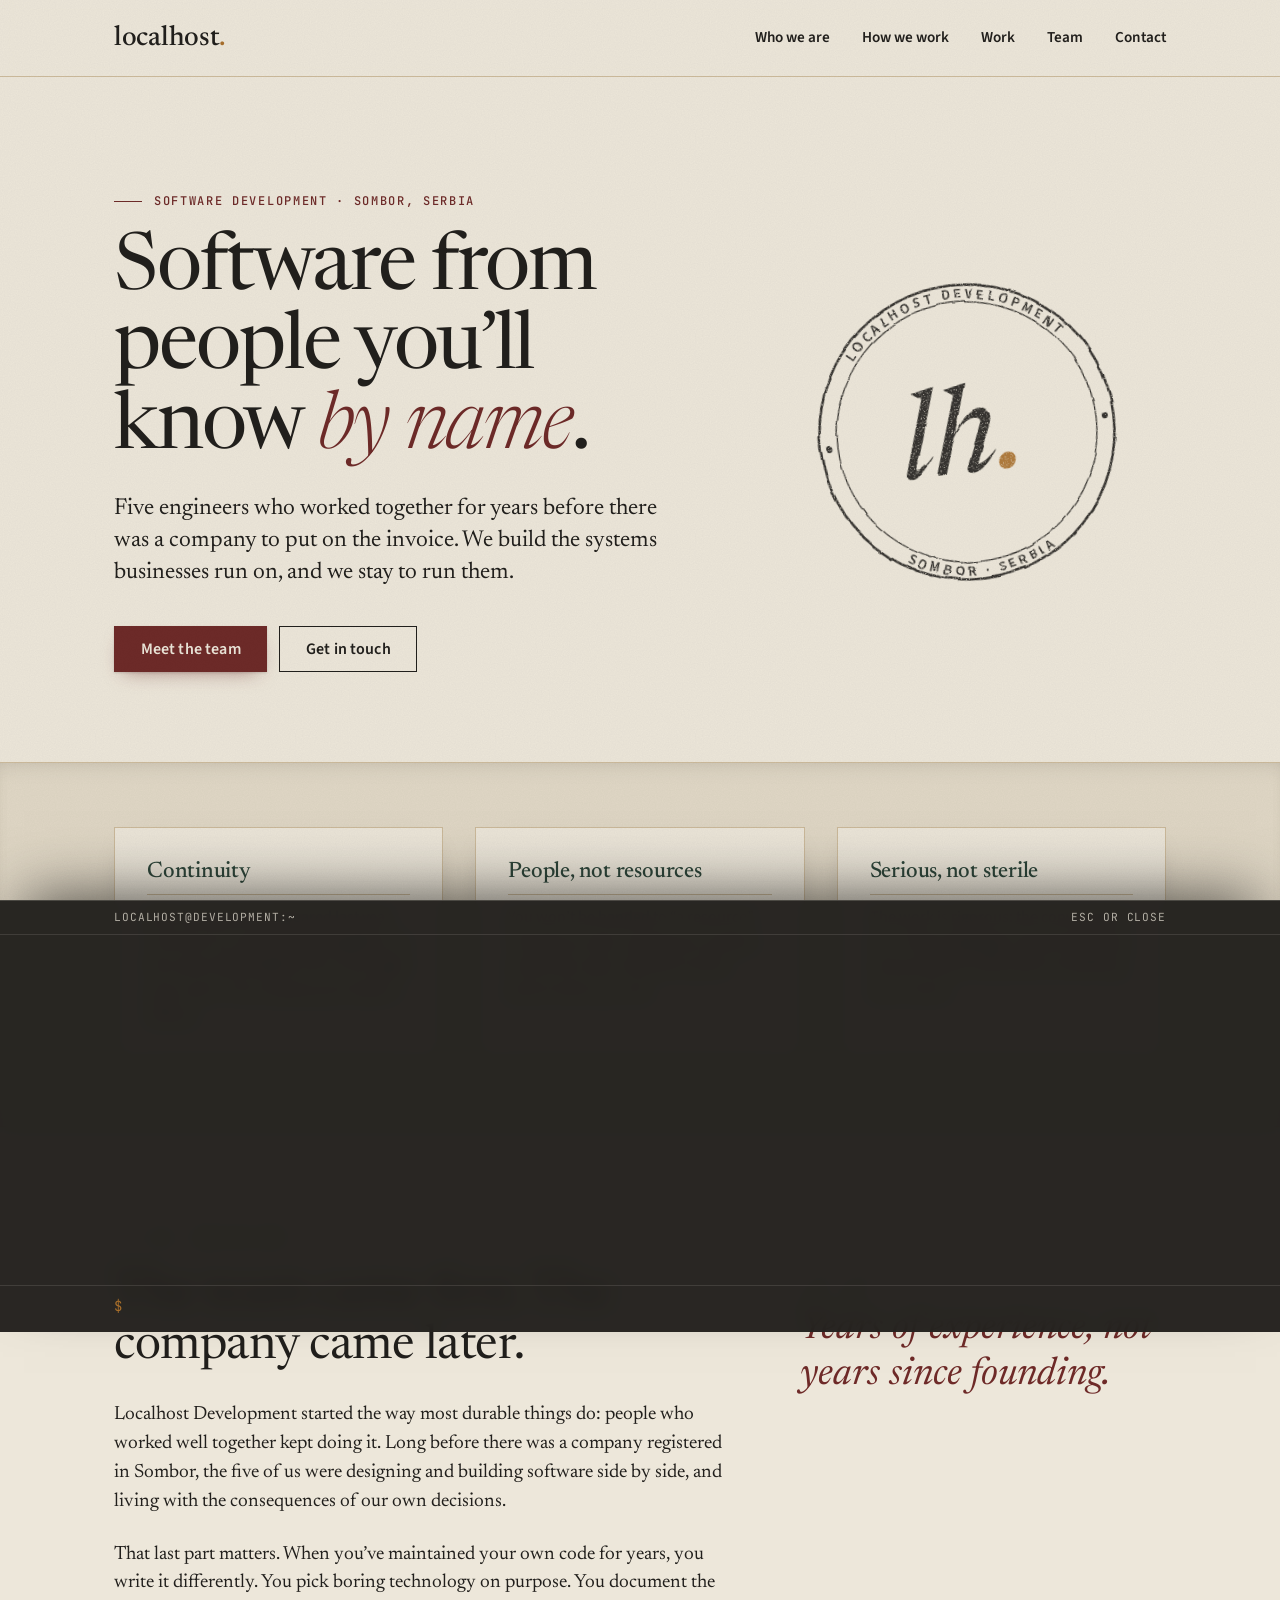
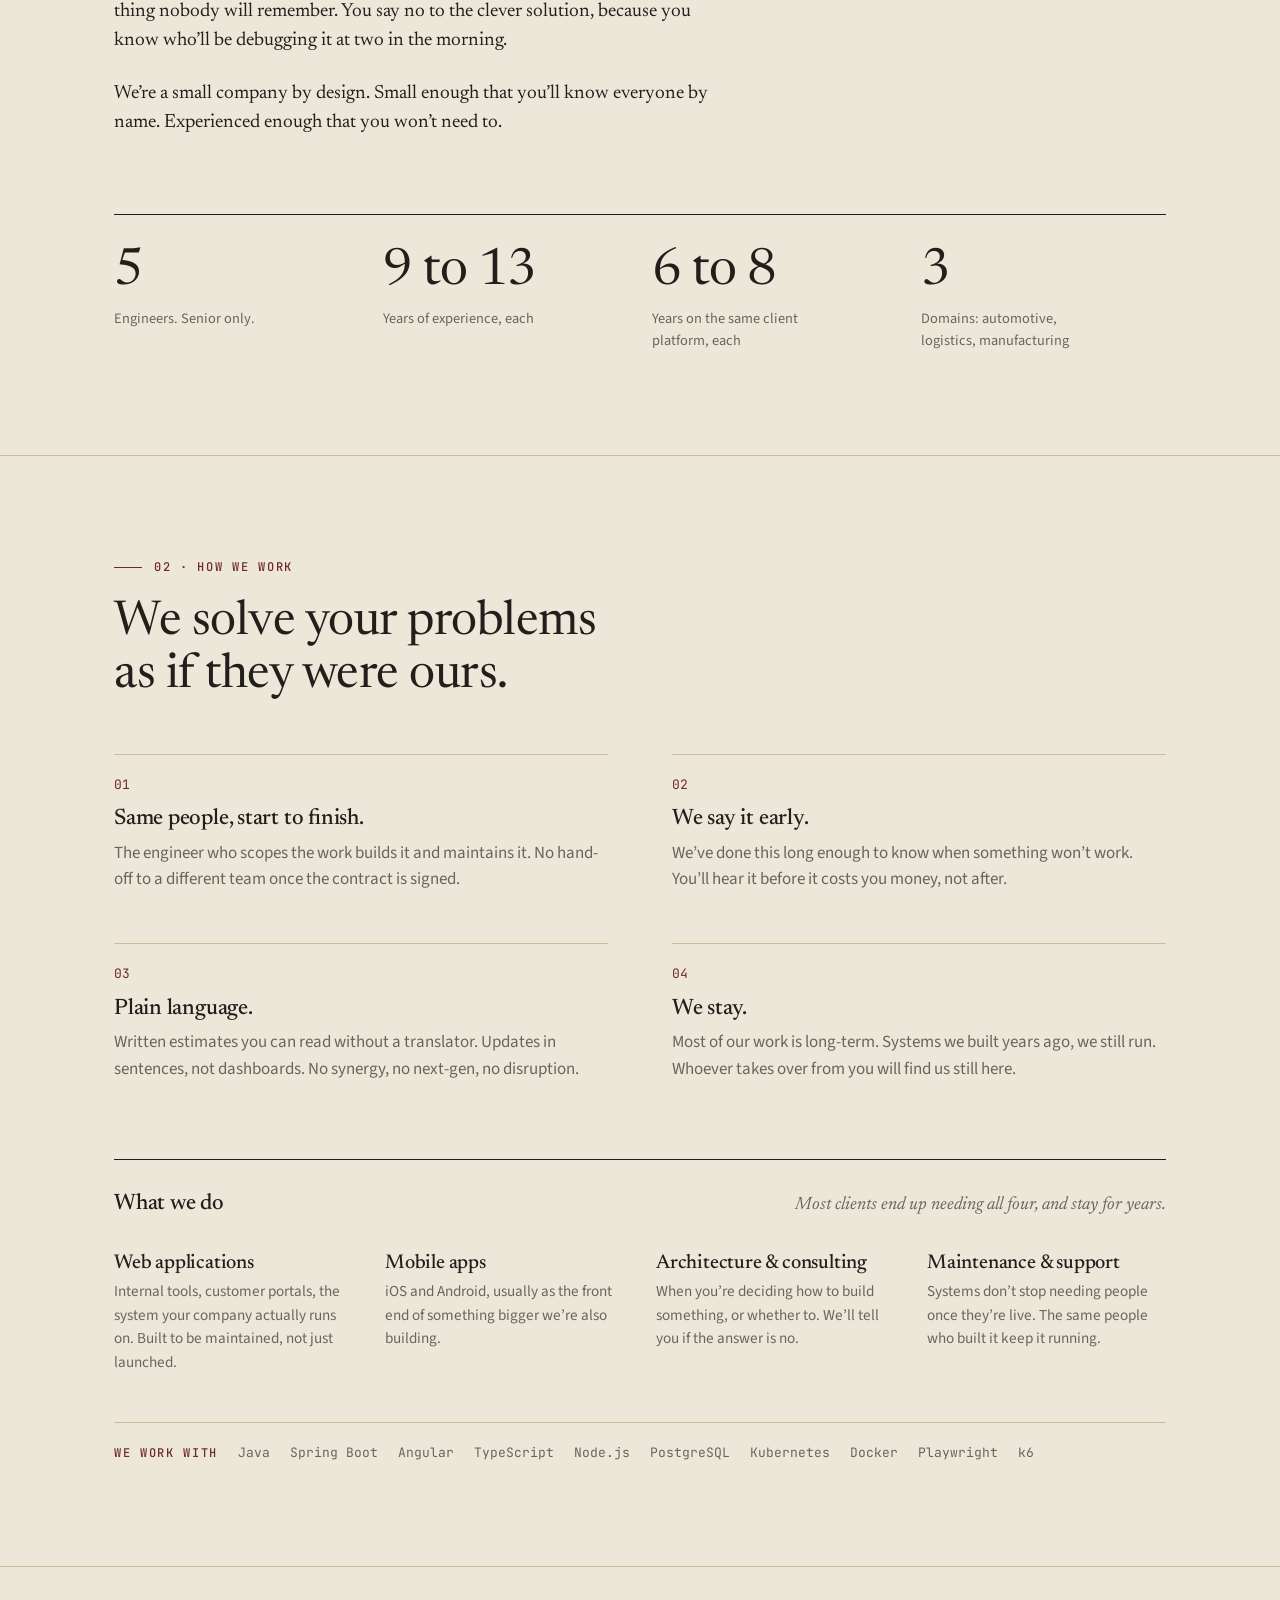
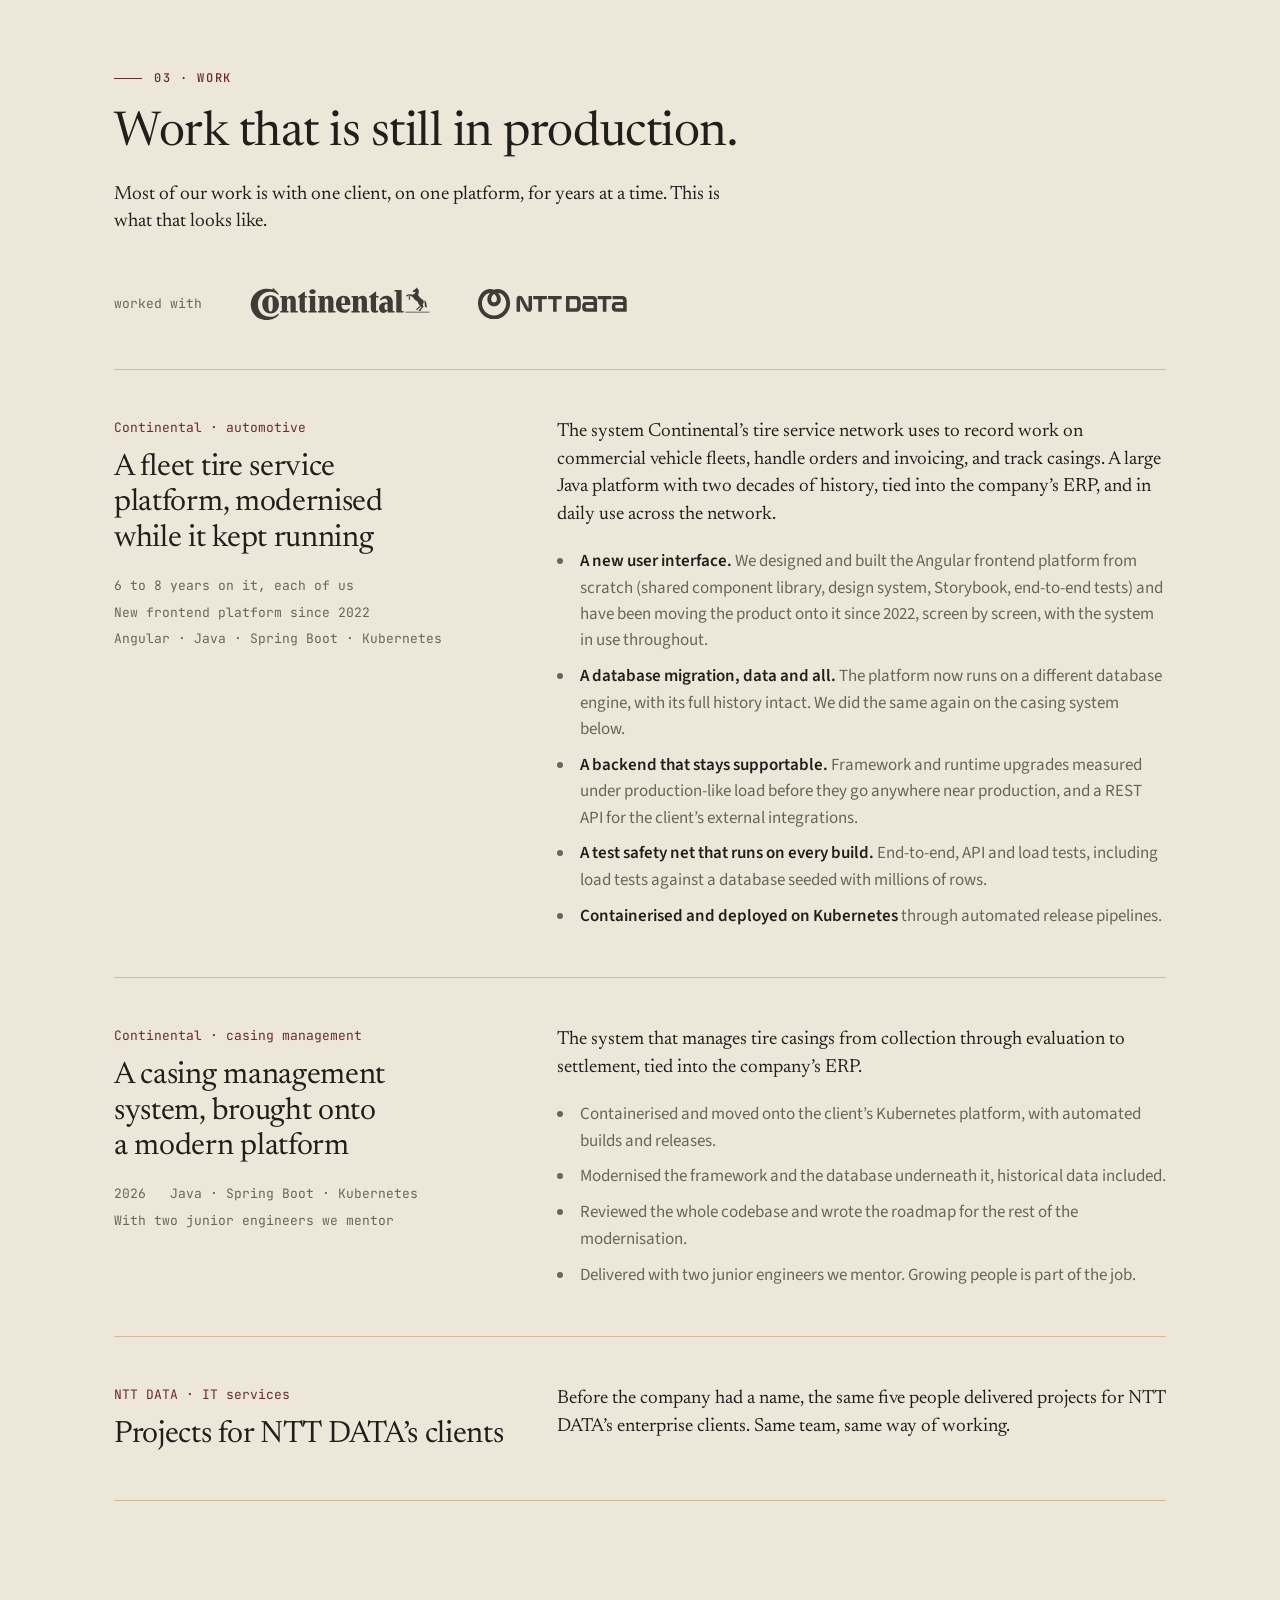
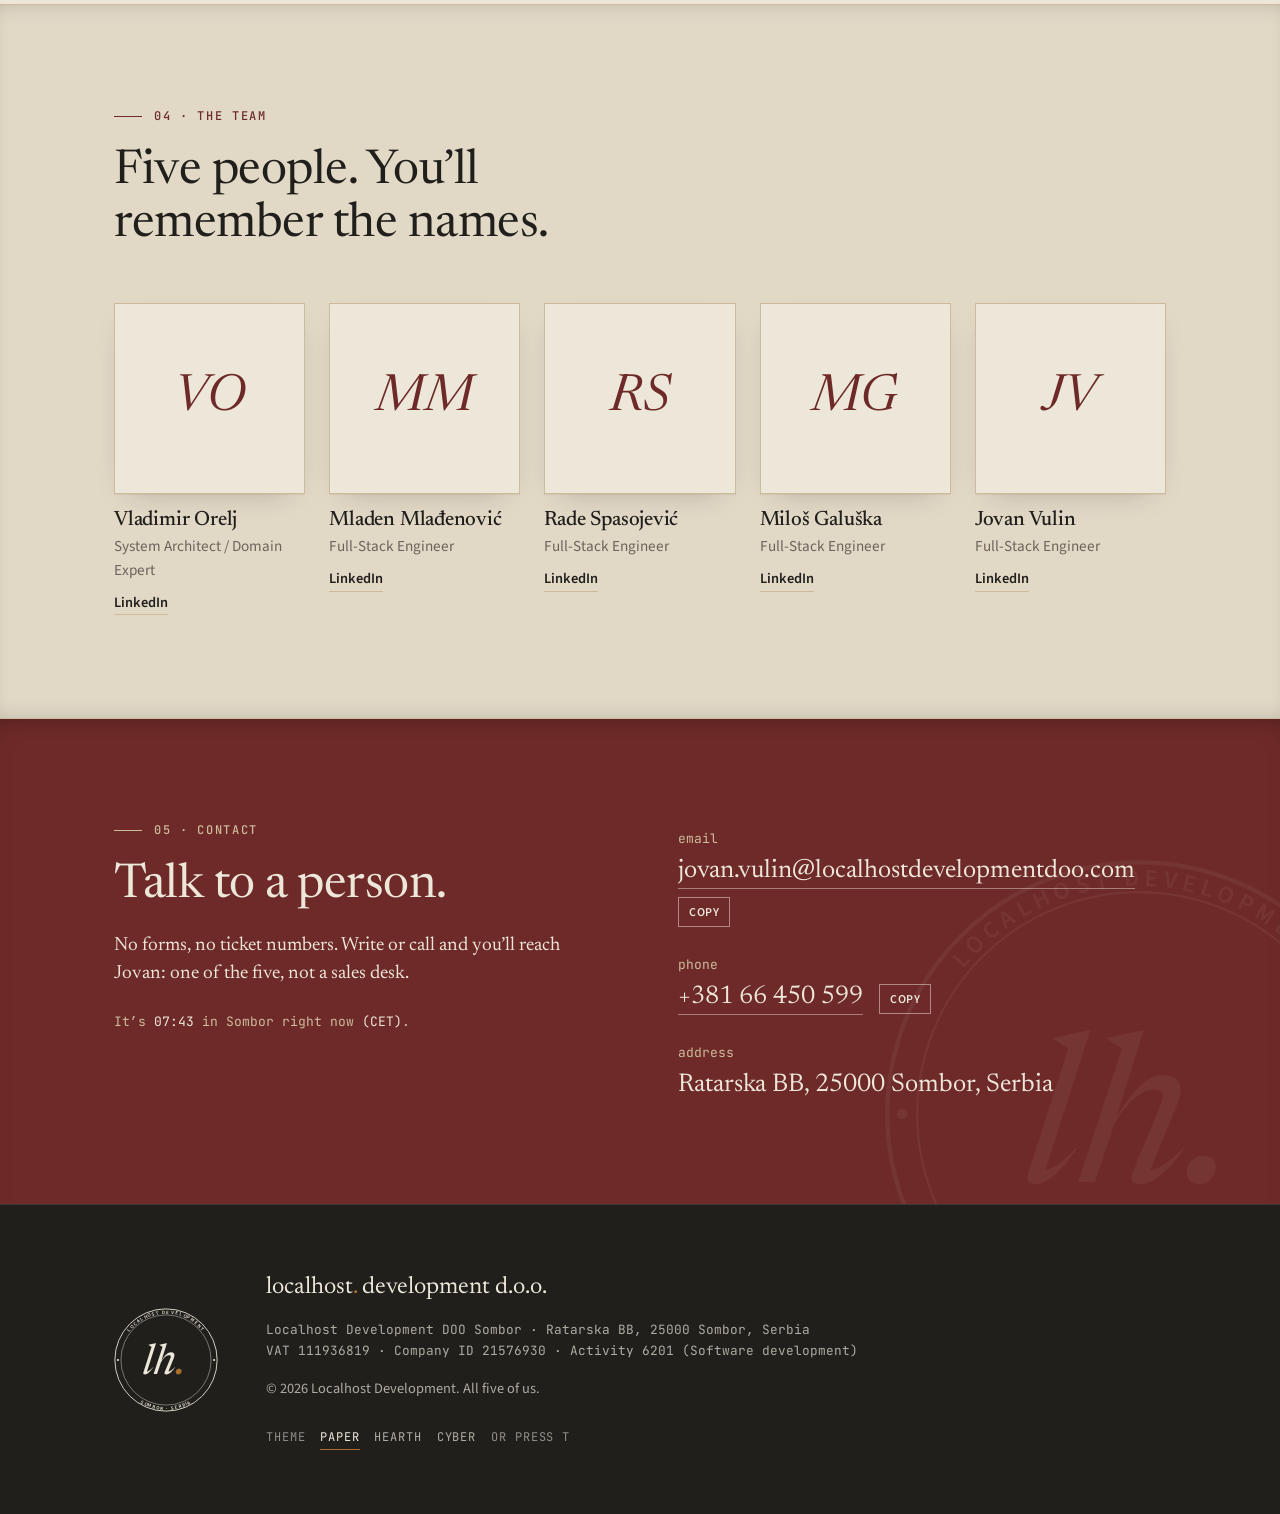
==== index.html @ a8c7fbbc "Eleanor: type gonein60seconds for a sixty-second drive Pseudo-3D racer in Canabalt greys: procedural" ====
<!DOCTYPE html>
<html lang="en">
<head>
    <meta charset="UTF-8">
    <meta name="viewport" content="width=device-width, initial-scale=1.0">
    <title>Localhost Development, Sombor | Software from people you’ll know by name</title>
    <meta name="description" content="Localhost Development is a small software company in Sombor, Serbia. Five engineers who worked together for years before the company existed: web and mobile applications, architecture, long-term support.">
    <meta property="og:title" content="Localhost Development: Software from people you’ll know by name">
    <meta property="og:description" content="Five engineers in Sombor, Serbia, who worked together long before the company had a name. Web, mobile, architecture, long-term support.">
    <meta property="og:type" content="website">
    <meta property="og:url" content="https://localhostdevelopmentdoo.com/">
    <meta name="theme-color" content="#EDE7DA">
    <meta name="asset-version" content="202609131604">
    <meta name="score-api" content="https://localhost-scores.jo1vulin.workers.dev/">
    <link rel="icon" type="image/svg+xml" href="favicon.svg?v=3">
    <link rel="icon" type="image/png" sizes="32x32" href="favicon-32.png?v=3">
    <link rel="apple-touch-icon" sizes="180x180" href="apple-touch-icon.png?v=3">
    <link rel="preconnect" href="https://fonts.googleapis.com">
    <link rel="preconnect" href="https://fonts.gstatic.com" crossorigin>
    <link href="https://fonts.googleapis.com/css2?family=Newsreader:ital,opsz,wght@0,6..72,300..700;1,6..72,300..700&family=Source+Sans+3:ital,wght@0,400;0,600;1,400&family=JetBrains+Mono:wght@400;500&display=swap" rel="stylesheet">
    <link rel="stylesheet" href="css/style.css?v=202609131604">
    <script>
        document.documentElement.classList.add('js');
        try {
            var theme = new URLSearchParams(location.search).get('theme') || localStorage.getItem('lh-theme');
            if (theme === 'hearth' || theme === 'cyber') {
                document.documentElement.setAttribute('data-theme', theme);
                if (theme === 'cyber') {
                    var font = document.createElement('link');
                    font.rel = 'stylesheet';
                    font.href = 'https://fonts.googleapis.com/css2?family=Chakra+Petch:wght@400;600;700&display=swap';
                    document.head.appendChild(font);
                }
            }
        } catch (err) {}
        try {
            if (!sessionStorage.getItem('lh-signed') && !window.matchMedia('(prefers-reduced-motion: reduce)').matches) {
                document.documentElement.classList.add('signing');
                sessionStorage.setItem('lh-signed', '1');
            }
        } catch (err) {}
    </script>
</head>
<body>
    <a class="skip-link" href="#main">Skip to content</a>

    <header class="site-header">
        <div class="wrap header-inner">
            <a class="brand" href="#top" aria-label="Localhost Development, home">localhost<span class="brand-dot">.</span></a>
            <button class="nav-toggle" type="button" aria-expanded="false" aria-controls="site-nav">Menu</button>
            <nav id="site-nav" class="site-nav" aria-label="Primary">
                <a href="#about">Who we are</a>
                <a href="#approach">How we work</a>
                <a href="#work">Work</a>
                <a href="#team">Team</a>
                <a href="#contact">Contact</a>
            </nav>
        </div>
    </header>

    <main id="main">
        <section class="hero" id="top">
            <div class="wrap hero-grid">
                <div class="hero-copy">
                    <p class="kicker reveal">software development · sombor, serbia</p>
                    <h1 class="reveal">Software from people you’ll know <em>by name</em>.</h1>
                    <p class="lede reveal">Five engineers who worked together for years before there was a company to put on the invoice. We build the systems businesses run on, and we stay to run them.</p>
                    <div class="actions reveal">
                        <a class="btn" href="#team">Meet the team</a>
                        <a class="btn btn-ghost" href="#contact">Get in touch</a>
                    </div>
                </div>
                <div class="hero-mark reveal" aria-hidden="true">
                    <div class="stamp" id="stamp">
                        <svg class="seal" viewBox="0 0 240 240" focusable="false">
                            <defs>
                                <path id="seal-top" d="M 13,120 A 107,107 0 0 1 227,120"/>
                                <path id="seal-bottom" d="M 5,120 A 115,115 0 0 0 235,120"/>
                                <filter id="ink" x="-6%" y="-6%" width="112%" height="112%" color-interpolation-filters="sRGB">
                                    <feTurbulence type="fractalNoise" baseFrequency="0.04" numOctaves="3" seed="11" result="warp"/>
                                    <feDisplacementMap in="SourceGraphic" in2="warp" scale="2.4" xChannelSelector="R" yChannelSelector="G" result="rough"/>
                                    <feTurbulence type="fractalNoise" baseFrequency="0.95" numOctaves="2" seed="11" result="grain"/>
                                    <feColorMatrix in="grain" type="matrix" values="0 0 0 0 0  0 0 0 0 0  0 0 0 0 0  0 0 0 3.2 -0.42" result="grain-alpha"/>
                                    <feComposite in="rough" in2="grain-alpha" operator="in"/>
                                </filter>
                                <mask id="write" maskUnits="userSpaceOnUse" x="0" y="0" width="240" height="240">
                                    <g fill="none" stroke="#fff" stroke-width="30" stroke-linecap="round" stroke-linejoin="round">
                                        <path class="seal-write" pathLength="1" d="M 94 82 L 72 150"/>
                                        <path class="seal-write" pathLength="1" d="M 119 82 L 96 150"/>
                                        <path class="seal-write" pathLength="1" d="M 106 114 C 114 100, 128 99, 134 108 C 138 114, 130 132, 122 151"/>
                                        <path class="seal-write" pathLength="1" d="M 149 146 L 150 146"/>
                                    </g>
                                </mask>
                            </defs>
                            <g filter="url(#ink)">
                                <circle class="seal-ring" cx="120" cy="120" r="118" fill="none" stroke="currentColor" stroke-width="2" pathLength="1"/>
                                <circle class="seal-ring" cx="120" cy="120" r="104" fill="none" stroke="currentColor" stroke-width="1" pathLength="1"/>
                                <text class="seal-text"><textPath href="#seal-top" startOffset="50%" text-anchor="middle">Localhost Development</textPath></text>
                                <text class="seal-text"><textPath href="#seal-bottom" startOffset="50%" text-anchor="middle">Sombor · Serbia</textPath></text>
                                <circle class="seal-text" cx="9" cy="120" r="2.5" fill="currentColor"/>
                                <circle class="seal-text" cx="231" cy="120" r="2.5" fill="currentColor"/>
                                <text class="seal-monogram" x="116" y="152" text-anchor="middle" mask="url(#write)">lh<tspan class="seal-dot">.</tspan></text>
                            </g>
                        </svg>
                    </div>
                </div>
            </div>
        </section>

        <section class="pillars">
            <h2 class="visually-hidden">Why work with us</h2>
            <div class="wrap pillars-grid">
                <div class="pillar reveal">
                    <h3>Continuity</h3>
                    <p>Not a startup that appeared last year. The five of us have worked together on the same client platform for six to eight years each. The company just made it official.</p>
                </div>
                <div class="pillar reveal">
                    <h3>People, not resources</h3>
                    <p>You won’t be handed to “a resource”. The person who scoped your project writes the code, and picks up the phone when you call.</p>
                </div>
                <div class="pillar reveal">
                    <h3>Serious, not sterile</h3>
                    <p>The work is rigorous; the conversation isn’t. Plain language, honest estimates, and we tell you early when something won’t work.</p>
                </div>
            </div>
        </section>

        <section class="section about" id="about">
            <div class="wrap">
                <div class="about-grid">
                    <div>
                        <p class="kicker reveal">01 · who we are</p>
                        <h2 class="reveal">The team came first. The company came later.</h2>
                        <div class="prose reveal">
                            <p>Localhost Development started the way most durable things do: people who worked well together kept doing it. Long before there was a company registered in Sombor, the five of us were designing and building software side by side, and living with the consequences of our own decisions.</p>
                            <p>That last part matters. When you’ve maintained your own code for years, you write it differently. You pick boring technology on purpose. You document the thing nobody will remember. You say no to the clever solution, because you know who’ll be debugging it at two in the morning.</p>
                            <p>We’re a small company by design. Small enough that you’ll know everyone by name. Experienced enough that you won’t need to.</p>
                        </div>
                    </div>
                    <aside class="pullquote reveal">
                        <p>Years of experience, not years since founding.</p>
                    </aside>
                </div>
                <dl class="facts reveal">
                    <div>
                        <dt>Engineers. Senior only.</dt>
                        <dd>5</dd>
                    </div>
                    <div>
                        <dt>Years of experience, each</dt>
                        <dd>9 to 13</dd>
                    </div>
                    <div>
                        <dt>Years on the same client platform, each</dt>
                        <dd>6 to 8</dd>
                    </div>
                    <div>
                        <dt>Domains: automotive, logistics, manufacturing</dt>
                        <dd>3</dd>
                    </div>
                </dl>
            </div>
        </section>

        <section class="section approach" id="approach">
            <div class="wrap">
                <div class="section-head">
                    <p class="kicker reveal">02 · how we work</p>
                    <h2 class="reveal">We solve your problems as if they were ours.</h2>
                </div>
                <div class="principles">
                    <div class="principle reveal">
                        <span class="principle-num">01</span>
                        <h3>Same people, start to finish.</h3>
                        <p>The engineer who scopes the work builds it and maintains it. No hand-off to a different team once the contract is signed.</p>
                    </div>
                    <div class="principle reveal">
                        <span class="principle-num">02</span>
                        <h3>We say it early.</h3>
                        <p>We’ve done this long enough to know when something won’t work. You’ll hear it before it costs you money, not after.</p>
                    </div>
                    <div class="principle reveal">
                        <span class="principle-num">03</span>
                        <h3>Plain language.</h3>
                        <p>Written estimates you can read without a translator. Updates in sentences, not dashboards. No synergy, no next-gen, no disruption.</p>
                    </div>
                    <div class="principle reveal">
                        <span class="principle-num">04</span>
                        <h3>We stay.</h3>
                        <p>Most of our work is long-term. Systems we built years ago, we still run. Whoever takes over from you will find us still here.</p>
                    </div>
                </div>
                <div class="services reveal">
                    <div class="services-head">
                        <h3>What we do</h3>
                        <p class="services-note">Most clients end up needing all four, and stay for years.</p>
                    </div>
                    <ul class="services-grid">
                        <li class="service">
                            <h4>Web applications</h4>
                            <p>Internal tools, customer portals, the system your company actually runs on. Built to be maintained, not just launched.</p>
                        </li>
                        <li class="service">
                            <h4>Mobile apps</h4>
                            <p>iOS and Android, usually as the front end of something bigger we’re also building.</p>
                        </li>
                        <li class="service">
                            <h4>Architecture &amp; consulting</h4>
                            <p>When you’re deciding how to build something, or whether to. We’ll tell you if the answer is no.</p>
                        </li>
                        <li class="service">
                            <h4>Maintenance &amp; support</h4>
                            <p>Systems don’t stop needing people once they’re live. The same people who built it keep it running.</p>
                        </li>
                    </ul>
                    <p class="stack">
                        <span class="stack-label">we work with</span>
                        <span>Java</span><span>Spring Boot</span><span>Angular</span><span>TypeScript</span><span>Node.js</span><span>PostgreSQL</span><span>Kubernetes</span><span>Docker</span><span>Playwright</span><span>k6</span>
                    </p>
                </div>
            </div>
        </section>

        <section class="section work" id="work">
            <div class="wrap">
                <div class="section-head">
                    <p class="kicker reveal">03 · work</p>
                    <h2 class="reveal">Work that is still in production.</h2>
                    <p class="section-lede reveal">Most of our work is with one client, on one platform, for years at a time. This is what that looks like.</p>
                </div>
                <div class="clients reveal">
                    <span class="clients-label">worked with</span>
                    <svg class="client-logo client-logo-conti" viewBox="0 0 220 41" role="img" aria-label="Continental" focusable="false"><title>Continental</title><g fill="currentColor"><path d="M219.15 31.25h-29.5v-1h29.5zm-14.7-5.6l2.8-2.7 1.1 1.1-3 2.5c-.2.3-.4.8-.6 1.1h-2.2a3.72 3.72 0 0 1 1.9-2zm-9.4-17c-.1 0-2.3.6-2.3.6a14.09 14.09 0 0 0-1.5.7c-.5.3-1 .8-1 1.1l2 .5a7.64 7.64 0 0 1 .9-.9l.5-.2 1.6-1.7c.1-.1.1-.2-.25-.1zm13.5 5.4a44.61 44.61 0 0 1-3.4-4.2 12.11 12.11 0 0 0 .8-5.9 15.34 15.34 0 0 0-1.4-2.1c-.2-.3-1.1-1.3-1.5-1.3-.1 0-.2 0-.2.1l.1 1.1c-1.3.8-2.8 1.8-4.1 2.8a4.12 4.12 0 0 0 .1 1.2 2.51 2.51 0 0 0 .7.4 25.58 25.58 0 0 1 2.7-.5l-1.7 2.5-2 1.4-2.4-.8c-.2 0-.3 0-.4.1l-1.8 1.9a.52.52 0 0 0-.2.4l-.1 2.1v.7a3.65 3.65 0 0 0 .7 2.3l1.1-1.7a4.33 4.33 0 0 1-.5-1.2v-1.8l1.1-.8 3 2.1a15.1 15.1 0 0 0 1.6 2.4 28.37 28.37 0 0 0 4.3 3.1 12.78 12.78 0 0 0 .6 2.3l3.6 3.7-2.1 2.7a2.63 2.63 0 0 0-1.4 2.2h2.5l.3-1.4 3-3.3c.2-.2.2-.3.1-.5l-.8-2.8a5.28 5.28 0 0 0 1.3-3.1c0-2.7-2.7-3.4-3.6-4.15zm4.5 4.4a13.05 13.05 0 0 0-.7-1.9s.1-.1.4 0 1.8 1.2 1.8 1.2c.8 1.1 1.3 5.9 1.3 7.6a8.74 8.74 0 0 1-2.4-1.5zM136.45 17.35c0-1.8-.6-3.2-2.1-3.2s-2.2 1.4-2.2 3.2v11.9h1.8v1.9h-10.1v-1.9h1.9v-16.4h-1.9V11h7.9v3.1h.1a5.77 5.77 0 0 1 5.3-3.5 5.07 5.07 0 0 1 5.3 4.2 19.27 19.27 0 0 1 .3 3.3v11.2h2.4v1.9h-8.8l.1-13.9m-40.9 0c0-1.8-.6-3.2-2.1-3.2s-2.2 1.4-2.2 3.2v11.9h1.8v1.9h-10.1v-1.9h1.9V12.85h-1.9V11h7.9v3.1h.1a5.77 5.77 0 0 1 5.3-3.5 5.07 5.07 0 0 1 5.3 4.2 19.27 19.27 0 0 1 .3 3.3v11.2h2.4v1.9h-8.8l.1-13.9zm58.3-4.5v14.9a1.2 1.2 0 0 0 1.3 1.3 4.36 4.36 0 0 0 1.2-.2v1.8a7.49 7.49 0 0 1-3.9.8c-3.1 0-5-1.5-5-4.8V12.85h-2.1v-1.3c2.4-1.9 5.2-4.1 7.4-5.9h1.2V11H157v1.8zM27.75.55s4.9 4.9 7.1 7.4v1.9a15.64 15.64 0 0 0-10.4-4.1c-9.1 0-14.8 6.9-14.8 15.4s5.4 15.3 14.8 15.3A14.33 14.33 0 0 0 34.95 32v1.8c-2.8 3.9-8 6.4-14.5 6.4-11.6.1-19.6-8.3-19.6-19A19.34 19.34 0 0 1 20.45 2a23.24 23.24 0 0 1 7.3 1.2zm93.1 25.3a5.38 5.38 0 0 1-4.4 1.9c-1.8 0-4.7-1-4.8-5.7h10.8c0-.4.1-1.1.1-1.5 0-5.7-2.3-9.9-8.4-9.9s-9.2 4.7-9.2 10.5 3.1 10.4 9.2 10.4a8.26 8.26 0 0 0 7.9-4.7zm-9.3-5.8c0-5.3.4-7.3 2.2-7.3s2.2 1.9 2.3 7.3zm-89.1 1c0-6.2.6-8.9 2.7-8.9s2.7 2.7 2.7 8.9-.6 8.9-2.7 8.9-2.7-2.7-2.7-8.9m-7.5.1c0 6.1 3.7 11.1 10.2 11.1s10.2-5 10.2-11.1S31.65 10 25.15 10s-10.2 5-10.2 11.1m34.6-3.8c0-1.8-.6-3.2-2.1-3.2s-2.2 1.4-2.2 3.2v11.9H47v1.9H36.95v-1.9h1.9V12.85h-1.9V11h7.9v3.1h.1a5.77 5.77 0 0 1 5.3-3.5 5.07 5.07 0 0 1 5.3 4.2 19.27 19.27 0 0 1 .3 3.3v11.2h2.4v1.9h-8.8V17.35zm22.9-11.7c0 1.8 1.6 3 3.9 3s3.9-1.2 3.9-3-1.6-3-3.9-3-3.9 1.3-3.9 3m-5.5 7.2v14.9a1.2 1.2 0 0 0 1.3 1.3 4.36 4.36 0 0 0 1.2-.2v1.8a7.49 7.49 0 0 1-3.9.8c-3.1 0-5-1.5-5-4.8V12.85h-2.1v-1.3c2.4-1.9 5.2-4.1 7.4-5.9H67V11h2.5v1.8zm118 16.5h2.5v1.9h-8.9V5.45h-2.2v-1.9H185v25.8zm-17.1-8.1a1.91 1.91 0 0 0-1.4-.4c-1.9 0-2.3 1.9-2.3 3.8s.6 3.4 2.2 3.4a1.76 1.76 0 0 0 1.5-.6zm.2 7.6a6.18 6.18 0 0 1-5.3 2.8c-3.3 0-5.3-2.8-5.3-6.2 0-4 2.9-6.6 7.5-6.6a8.52 8.52 0 0 1 2.9.4v-1.3a3.42 3.42 0 0 0-3.7-3.7 5.63 5.63 0 0 0-4.6 2.4l-1.1-1.4a9.61 9.61 0 0 1 8-4.6c4.9 0 7.8 2.9 7.8 7.3v11.4h2.1v1.9h-8.2l-.1-2.4zm-96.7 2.4v-1.9h1.8V12.85h-1.8V11h8.2v18.3h1.9v1.9z"/></g></svg>
                    <svg class="client-logo client-logo-ntt" viewBox="0 0 340.16 69.52" role="img" aria-label="NTT DATA" focusable="false"><title>NTT DATA</title><g fill="currentColor"><path d="M45.64,0c-3.32,0-6.59.72-8.9,1.67-2.31-.95-5.58-1.67-8.9-1.67C13.21,0,0,13.84,0,32.82c0,20.7,16.91,36.7,36.74,36.7s36.74-16,36.74-36.7C73.48,13.84,60.27,0,45.64,0h0ZM36.74,11.27c2.82,1.68,6.54,6.54,6.54,12.02,0,4.02-2.65,7.19-6.54,7.19s-6.54-3.16-6.54-7.19c0-5.48,3.72-10.34,6.54-12.02h0ZM36.74,60.48c-15.17,0-27.71-12.2-27.71-27.84,0-14.28,10.31-24.04,18.41-23.68-3.84,3.82-6.16,9.39-6.16,14.79,0,9.27,7.36,15.77,15.47,15.77s15.47-6.5,15.47-15.77c0-5.39-2.33-10.96-6.16-14.79,8.1-.36,18.41,9.39,18.41,23.68,0,15.64-12.55,27.84-27.71,27.84Z" fill-rule="evenodd"/><path d="M126.39,15.84v7.56h11.53v28.38h8.16v-28.38h11.53v-7.56h-31.22Z"/><path d="M260.76,15.84h-20.56v7.62h20.01c2.93,0,4.08,1.34,4.08,4.78v1.27h-16.58c-6.31,0-9.44,3.15-9.44,10.28v1.7c0,7.33,3.25,10.28,9.79,10.28h24.32v-23.62c0-9.05-2.99-12.31-11.62-12.31ZM248.91,44.09c-1.24,0-2.62-.63-2.62-3.71s1.37-3.62,2.62-3.62h15.39v7.34h-15.39Z"/><path d="M328.54,15.84h-20.55v7.62h20.01c2.94,0,4.08,1.34,4.08,4.78,0,.02,0,.98,0,1.27h-16.59c-6.31,0-9.44,3.15-9.44,10.28v1.7c0,7.33,3.25,10.28,9.79,10.28h24.32v-23.62c0-9.05-2.99-12.31-11.62-12.31ZM316.69,44.09c-1.24,0-2.62-.63-2.62-3.71s1.37-3.62,2.62-3.62h15.39v7.34h-15.39Z"/><path d="M160.2,15.84v7.56h11.53v28.38h8.17v-28.38h11.53v-7.56h-31.23Z"/><path d="M274.02,15.84v7.56h11.53v28.38h8.17v-28.38h11.53v-7.56h-31.22Z"/><path d="M235.1,39.18v-10.75c0-9.42-3.65-12.59-11.89-12.59h-21.86v35.93h22.24c8.74,0,11.51-4.34,11.51-12.59ZM226.76,39.34c0,3.44-1.16,4.78-4.1,4.78h-13.15v-20.63h13.15c2.93,0,4.1,1.34,4.1,4.78v11.07Z"/><path d="M114.87,43.21c-.17-.33-11.08-21.59-12.42-23.68-1.54-2.42-3.41-4.1-7-4.1-3.33,0-7.28,1.48-7.28,9.48v26.87h8.05v-22.41c0-1.61-.1-3.99-.12-4.47-.02-.39,0-.77.2-.88.23-.13.46.08.62.38.16.3,10.27,20.3,12.42,23.68,1.54,2.42,3.41,4.1,7,4.1,3.33,0,7.28-1.48,7.28-9.48V15.83h-8.05v22.41c0,1.61.1,3.99.12,4.47.02.39,0,.77-.2.88-.23.13-.46-.08-.62-.38Z"/></g></svg>
                </div>
                <div class="cases">
                    <article class="case reveal">
                        <div class="case-head">
                            <p class="case-client">Continental · automotive</p>
                            <h3>A fleet tire service platform, modernised while it kept running</h3>
                            <ul class="case-facts">
                                <li>6 to 8 years on it, each of us</li>
                                <li>New frontend platform since 2022</li>
                                <li>Angular · Java · Spring Boot · Kubernetes</li>
                            </ul>
                        </div>
                        <div class="case-body">
                            <p>The system Continental’s tire service network uses to record work on commercial vehicle fleets, handle orders and invoicing, and track casings. A large Java platform with two decades of history, tied into the company’s ERP, and in daily use across the network.</p>
                            <ul>
                                <li><strong>A new user interface.</strong> We designed and built the Angular frontend platform from scratch (shared component library, design system, Storybook, end-to-end tests) and have been moving the product onto it since 2022, screen by screen, with the system in use throughout.</li>
                                <li><strong>A database migration, data and all.</strong> The platform now runs on a different database engine, with its full history intact. We did the same again on the casing system below.</li>
                                <li><strong>A backend that stays supportable.</strong> Framework and runtime upgrades measured under production-like load before they go anywhere near production, and a REST API for the client’s external integrations.</li>
                                <li><strong>A test safety net that runs on every build.</strong> End-to-end, API and load tests, including load tests against a database seeded with millions of rows.</li>
                                <li><strong>Containerised and deployed on Kubernetes</strong> through automated release pipelines.</li>
                            </ul>
                        </div>
                    </article>
                    <article class="case reveal">
                        <div class="case-head">
                            <p class="case-client">Continental · casing management</p>
                            <h3>A casing management system, brought onto a modern platform</h3>
                            <ul class="case-facts">
                                <li>2026</li>
                                <li>Java · Spring Boot · Kubernetes</li>
                                <li>With two junior engineers we mentor</li>
                            </ul>
                        </div>
                        <div class="case-body">
                            <p>The system that manages tire casings from collection through evaluation to settlement, tied into the company’s ERP.</p>
                            <ul>
                                <li>Containerised and moved onto the client’s Kubernetes platform, with automated builds and releases.</li>
                                <li>Modernised the framework and the database underneath it, historical data included.</li>
                                <li>Reviewed the whole codebase and wrote the roadmap for the rest of the modernisation.</li>
                                <li>Delivered with two junior engineers we mentor. Growing people is part of the job.</li>
                            </ul>
                        </div>
                    </article>
                    <article class="case reveal">
                        <div class="case-head">
                            <p class="case-client">NTT DATA · IT services</p>
                            <h3>Projects for NTT DATA’s clients</h3>
                        </div>
                        <div class="case-body">
                            <p>Before the company had a name, the same five people delivered projects for NTT DATA’s enterprise clients. Same team, same way of working.</p>
                        </div>
                    </article>
                </div>
            </div>
        </section>

        <section class="section team" id="team">
            <div class="wrap">
                <div class="section-head">
                    <p class="kicker reveal">04 · the team</p>
                    <h2 class="reveal">Five people. You’ll remember the names.</h2>
                </div>
                <ul class="team-grid">
                    <li class="member reveal">
                        <div class="portrait" aria-hidden="true"><img src="img/team/vladimir-orelj.jpg" alt="" width="800" height="800" loading="lazy"><span>VO</span></div>
                        <h3 class="member-name">Vladimir Orelj</h3>
                        <p class="member-role">System Architect / Domain Expert</p>
                        <a class="member-link" href="https://www.linkedin.com/in/vladimir-orelj-a57bb810b/" target="_blank" rel="noopener noreferrer">LinkedIn<span class="visually-hidden">, Vladimir Orelj</span></a>
                    </li>
                    <li class="member reveal">
                        <div class="portrait" aria-hidden="true"><img src="img/team/mladen-mladjenovic.jpg" alt="" width="800" height="800" loading="lazy"><span>MM</span></div>
                        <h3 class="member-name">Mladen Mlađenović</h3>
                        <p class="member-role">Full-Stack Engineer</p>
                        <a class="member-link" href="https://www.linkedin.com/in/mladen-mladjenovic-1b3b5846/" target="_blank" rel="noopener noreferrer">LinkedIn<span class="visually-hidden">, Mladen Mlađenović</span></a>
                    </li>
                    <li class="member reveal">
                        <div class="portrait" aria-hidden="true"><img src="img/team/rade-spasojevic.jpg" alt="" width="800" height="800" loading="lazy"><span>RS</span></div>
                        <h3 class="member-name">Rade Spasojević</h3>
                        <p class="member-role">Full-Stack Engineer</p>
                        <a class="member-link" href="https://www.linkedin.com/in/rade-spasojevic-bb63b6125/" target="_blank" rel="noopener noreferrer">LinkedIn<span class="visually-hidden">, Rade Spasojević</span></a>
                    </li>
                    <li class="member reveal">
                        <div class="portrait" aria-hidden="true"><img src="img/team/milos-galuska.jpg" alt="" width="800" height="800" loading="lazy"><span>MG</span></div>
                        <h3 class="member-name">Miloš Galuška</h3>
                        <p class="member-role">Full-Stack Engineer</p>
                        <a class="member-link" href="https://www.linkedin.com/in/milo%C5%A1-galu%C5%A1ka-5ab928214/" target="_blank" rel="noopener noreferrer">LinkedIn<span class="visually-hidden">, Miloš Galuška</span></a>
                    </li>
                    <li class="member reveal">
                        <div class="portrait" aria-hidden="true"><img src="img/team/jovan-vulin.jpg" alt="" width="800" height="800" loading="lazy"><span>JV</span></div>
                        <h3 class="member-name">Jovan Vulin</h3>
                        <p class="member-role">Full-Stack Engineer</p>
                        <a class="member-link" href="https://www.linkedin.com/in/jovan-vulin-0463bb7a/" target="_blank" rel="noopener noreferrer">LinkedIn<span class="visually-hidden">, Jovan Vulin</span></a>
                    </li>
                </ul>
            </div>
        </section>

        <section class="section contact" id="contact">
            <svg class="seal contact-watermark" viewBox="0 0 240 240" aria-hidden="true" focusable="false">
                <defs>
                    <path id="seal-top-contact" d="M 13,120 A 107,107 0 0 1 227,120"/>
                    <path id="seal-bottom-contact" d="M 5,120 A 115,115 0 0 0 235,120"/>
                </defs>
                <circle cx="120" cy="120" r="118" fill="none" stroke="currentColor" stroke-width="2"/>
                <circle cx="120" cy="120" r="104" fill="none" stroke="currentColor" stroke-width="1"/>
                <text class="seal-text"><textPath href="#seal-top-contact" startOffset="50%" text-anchor="middle">Localhost Development</textPath></text>
                <text class="seal-text"><textPath href="#seal-bottom-contact" startOffset="50%" text-anchor="middle">Sombor · Serbia</textPath></text>
                <circle cx="9" cy="120" r="2.5" fill="currentColor"/>
                <circle cx="231" cy="120" r="2.5" fill="currentColor"/>
                <text class="seal-monogram" x="116" y="152" text-anchor="middle">lh<tspan>.</tspan></text>
            </svg>
            <div class="wrap contact-grid">
                <div>
                    <p class="kicker reveal">05 · contact</p>
                    <h2 class="reveal">Talk to a person.</h2>
                    <p class="contact-lede reveal">No forms, no ticket numbers. Write or call and you’ll reach Jovan: one of the five, not a sales desk.</p>
                    <p class="local-time reveal" hidden>It’s <span id="sombor-time"></span> in Sombor right now<span id="sombor-zone"></span>.</p>
                </div>
                <dl class="contact-list reveal">
                    <div class="contact-item">
                        <dt>email</dt>
                        <dd>
                            <a href="mailto:jovan.vulin@localhostdevelopmentdoo.com">jovan.vulin@localhostdevelopmentdoo.com</a>
                            <button class="copy-btn" type="button" data-copy="jovan.vulin@localhostdevelopmentdoo.com" aria-label="Copy email address">Copy</button>
                        </dd>
                    </div>
                    <div class="contact-item">
                        <dt>phone</dt>
                        <dd>
                            <a href="tel:+38166450599">+381 66 450 599</a>
                            <button class="copy-btn" type="button" data-copy="+38166450599" aria-label="Copy phone number">Copy</button>
                        </dd>
                    </div>
                    <div class="contact-item">
                        <dt>address</dt>
                        <dd><span>Ratarska BB, 25000 Sombor, Serbia</span></dd>
                    </div>
                </dl>
            </div>
        </section>
    </main>

    <footer class="site-footer">
        <div class="wrap footer-grid">
            <svg class="seal footer-seal" viewBox="0 0 240 240" aria-hidden="true" focusable="false">
                <defs>
                    <path id="seal-top-footer" d="M 13,120 A 107,107 0 0 1 227,120"/>
                    <path id="seal-bottom-footer" d="M 5,120 A 115,115 0 0 0 235,120"/>
                </defs>
                <circle cx="120" cy="120" r="118" fill="none" stroke="currentColor" stroke-width="2"/>
                <circle cx="120" cy="120" r="104" fill="none" stroke="currentColor" stroke-width="1"/>
                <text class="seal-text"><textPath href="#seal-top-footer" startOffset="50%" text-anchor="middle">Localhost Development</textPath></text>
                <text class="seal-text"><textPath href="#seal-bottom-footer" startOffset="50%" text-anchor="middle">Sombor · Serbia</textPath></text>
                <circle cx="9" cy="120" r="2.5" fill="currentColor"/>
                <circle cx="231" cy="120" r="2.5" fill="currentColor"/>
                <text class="seal-monogram" x="116" y="152" text-anchor="middle">lh<tspan class="seal-dot">.</tspan></text>
            </svg>
            <div>
                <p class="footer-brand">localhost<span class="brand-dot">.</span> development d.o.o.</p>
                <p class="footer-meta">Localhost Development DOO Sombor · Ratarska BB, 25000 Sombor, Serbia<br>VAT 111936819 · Company ID 21576930 · Activity 6201 (Software development)</p>
                <p class="footer-copy">© <span id="year">2026</span> Localhost Development. All five of us.</p>
                <div class="theme-switch" role="group" aria-label="Site theme">
                    <span>theme</span>
                    <button type="button" data-theme-pick="paper" aria-pressed="true">Paper</button>
                    <button type="button" data-theme-pick="hearth" aria-pressed="false">Hearth</button>
                    <button type="button" data-theme-pick="cyber" aria-pressed="false">Cyber</button>
                    <span>or press t</span>
                </div>
            </div>
        </div>
    </footer>

    <div class="terminal" id="terminal" role="dialog" aria-label="Terminal" hidden>
        <div class="terminal-bar">
            <span class="terminal-title">localhost@development:~</span>
            <button type="button" class="terminal-hint" id="terminal-close">close</button>
        </div>
        <div class="terminal-output" id="terminal-output" aria-live="polite"></div>
        <form class="terminal-form" id="terminal-form" autocomplete="off">
            <label class="terminal-prompt" for="terminal-input">$</label>
            <input class="terminal-input" id="terminal-input" type="text" spellcheck="false" autocapitalize="off" autocorrect="off" aria-label="Command">
        </form>
    </div>

    <script src="js/main.js?v=202609131604"></script>
</body>
</html>
---- css/style.css ----
:root {
    --paper: #EDE7DA;
    --paper-dark: #E1D8C6;
    --sand: #CDBB9C;
    --graphite: #211F1C;
    --muted: #6A645B;
    --bordeaux: #6E2A28;
    --bordeaux-deep: #5A2220;
    --pine: #2E463A;
    --copper: #A96F2B;
    --on-dark: #EDE7DA;
    --font-display: "Newsreader", Georgia, "Times New Roman", serif;
    --font-body: "Source Sans 3", "Segoe UI", Helvetica, Arial, sans-serif;
    --font-mono: "JetBrains Mono", Consolas, "Courier New", monospace;
    --wrap: 1180px;
    --gutter: clamp(1.25rem, 5vw, 4rem);
    --ease: cubic-bezier(0.2, 0.7, 0.2, 1);
    --paper-rgb: 237, 231, 218;
    --ink-rgb: 33, 31, 28;
    --bordeaux-rgb: 110, 42, 40;
    --shadow-rgb: 33, 31, 28;
    --card: var(--paper);
    --photo-bg: var(--paper);
    --band: var(--bordeaux);
    --on-band: var(--paper);
    --on-band-rgb: 237, 231, 218;
    --band-muted: var(--sand);
    --footer-bg: var(--graphite);
    --footer-rgb: 33, 31, 28;
    --on-dark-rgb: 237, 231, 218;
    --seal-blend: multiply;
    --photo-blend: multiply;
    --photo-filter: grayscale(1) contrast(1.05);
    --grain-opacity: 0.07;
    --shadow-soft: 0 1px 0 rgba(var(--shadow-rgb), 0.06), 0 10px 30px -18px rgba(var(--shadow-rgb), 0.35);
    --shadow-lift: 0 1px 0 rgba(var(--shadow-rgb), 0.06), 0 18px 40px -20px rgba(var(--shadow-rgb), 0.45);
    --header-h: 4.75rem;
}

*,
*::before,
*::after {
    box-sizing: border-box;
}

* {
    margin: 0;
}

html {
    scroll-behavior: smooth;
    -webkit-text-size-adjust: 100%;
}

body {
    font-family: var(--font-body);
    font-size: 1.0625rem;
    line-height: 1.55;
    color: var(--graphite);
    background: var(--paper);
    -webkit-font-smoothing: antialiased;
    text-rendering: optimizeLegibility;
    font-feature-settings: "kern", "liga", "tnum";
    overflow-x: hidden;
}

body::after {
    content: "";
    position: fixed;
    inset: 0;
    z-index: 9999;
    pointer-events: none;
    background-image: url("data:image/svg+xml,%3Csvg xmlns='http://www.w3.org/2000/svg' width='200' height='200'%3E%3Cfilter id='n'%3E%3CfeTurbulence type='fractalNoise' baseFrequency='0.85' numOctaves='2' stitchTiles='stitch'/%3E%3CfeColorMatrix values='0 0 0 0 0 0 0 0 0 0 0 0 0 0 0 0 0 0 0.55 0'/%3E%3C/filter%3E%3Crect width='100%25' height='100%25' filter='url(%23n)'/%3E%3C/svg%3E");
    opacity: var(--grain-opacity);
    mix-blend-mode: multiply;
}

::selection {
    background: var(--bordeaux);
    color: var(--paper);
}

section[id] {
    scroll-margin-top: calc(var(--header-h) + 1rem);
}

h1,
h2,
h3,
h4 {
    font-family: var(--font-display);
    font-weight: 400;
    font-optical-sizing: auto;
    line-height: 1.1;
    letter-spacing: -0.01em;
}

h1 {
    font-size: clamp(2.75rem, 6.2vw, 5.25rem);
    line-height: 1.0;
    letter-spacing: -0.025em;
    text-wrap: balance;
}

h1 em {
    font-style: italic;
    font-weight: 300;
    color: var(--bordeaux);
}

h2 {
    font-size: clamp(2rem, 3.8vw, 3rem);
    text-wrap: balance;
}

h3 {
    font-size: 1.4rem;
    font-weight: 500;
}

h4 {
    font-size: 1.25rem;
    font-weight: 500;
}

p {
    max-width: 62ch;
}

a {
    color: inherit;
}

ul {
    list-style: none;
    padding: 0;
}

:focus-visible {
    outline: 2px solid var(--bordeaux);
    outline-offset: 3px;
}

.wrap {
    max-width: var(--wrap);
    margin-inline: auto;
    padding-inline: var(--gutter);
}

.visually-hidden {
    position: absolute;
    width: 1px;
    height: 1px;
    padding: 0;
    margin: -1px;
    overflow: hidden;
    clip: rect(0, 0, 0, 0);
    white-space: nowrap;
    border: 0;
}

.skip-link {
    position: absolute;
    top: -100px;
    left: 1rem;
    padding: 0.6rem 1rem;
    background: var(--graphite);
    color: var(--paper);
    text-decoration: none;
    z-index: 100;
}

.skip-link:focus {
    top: 1rem;
}

.kicker {
    display: flex;
    align-items: center;
    gap: 0.75rem;
    font-family: var(--font-mono);
    font-size: 0.75rem;
    font-weight: 500;
    color: var(--bordeaux);
    letter-spacing: 0.14em;
    text-transform: uppercase;
    margin-bottom: 1.25rem;
}

.kicker::before {
    content: "";
    width: 1.75rem;
    height: 1px;
    background: currentColor;
    flex: none;
}

.site-header {
    position: sticky;
    top: 0;
    z-index: 50;
    background: rgba(var(--paper-rgb), 0.82);
    -webkit-backdrop-filter: blur(12px);
    backdrop-filter: blur(12px);
    border-bottom: 1px solid var(--sand);
}

.header-inner {
    display: flex;
    align-items: center;
    justify-content: space-between;
    gap: 2rem;
    min-height: var(--header-h);
}

.brand {
    font-family: var(--font-display);
    font-size: 1.75rem;
    font-weight: 500;
    letter-spacing: -0.01em;
    line-height: 1;
    text-decoration: none;
}

.brand-dot {
    color: var(--copper);
}

.site-nav {
    display: flex;
    gap: 2rem;
}

.site-nav a {
    font-weight: 600;
    font-size: 0.95rem;
    text-decoration: none;
    padding-block: 0.25rem;
    border-bottom: 1px solid transparent;
    transition: border-color 0.2s var(--ease);
}

.site-nav a:hover {
    border-bottom-color: var(--graphite);
}

.nav-toggle {
    display: none;
    font: 600 0.95rem var(--font-body);
    color: var(--graphite);
    background: transparent;
    border: 1px solid var(--graphite);
    padding: 0.45rem 0.9rem;
    cursor: pointer;
}

.hero {
    padding-block: clamp(4rem, 9vw, 7.5rem) clamp(3.5rem, 7vw, 6rem);
}

.hero-grid {
    display: grid;
    grid-template-columns: minmax(0, 1.45fr) minmax(0, 1fr);
    gap: clamp(2rem, 6vw, 5rem);
    align-items: center;
}

.lede {
    font-family: var(--font-display);
    font-size: clamp(1.25rem, 1.8vw, 1.5rem);
    line-height: 1.4;
    margin-top: 1.5rem;
    max-width: 34em;
}

.actions {
    display: flex;
    flex-wrap: wrap;
    gap: 0.75rem;
    margin-top: 2.25rem;
}

.btn {
    display: inline-flex;
    align-items: center;
    padding: 0.9rem 1.6rem;
    font-weight: 600;
    font-size: 1rem;
    line-height: 1;
    letter-spacing: 0.01em;
    text-decoration: none;
    color: var(--paper);
    background: var(--bordeaux);
    border: 1px solid var(--bordeaux);
    box-shadow: 0 1px 2px rgba(var(--shadow-rgb), 0.15), 0 8px 20px -10px rgba(var(--bordeaux-rgb), 0.6);
    transition: background-color 0.2s var(--ease), color 0.2s var(--ease), border-color 0.2s var(--ease), transform 0.2s var(--ease), box-shadow 0.2s var(--ease);
}

.btn:hover {
    background: var(--bordeaux-deep);
    border-color: var(--bordeaux-deep);
    transform: translateY(-1px);
    box-shadow: 0 2px 4px rgba(var(--shadow-rgb), 0.15), 0 14px 28px -12px rgba(var(--bordeaux-rgb), 0.65);
}

.btn:active {
    transform: translateY(0);
}

.btn-ghost {
    color: var(--graphite);
    background: transparent;
    border-color: var(--graphite);
    box-shadow: none;
}

.btn-ghost:hover {
    color: var(--paper);
    background: var(--graphite);
    box-shadow: 0 2px 4px rgba(var(--shadow-rgb), 0.15), 0 14px 28px -12px rgba(var(--shadow-rgb), 0.5);
}

.hero-mark {
    display: flex;
    justify-content: center;
}

.seal {
    width: min(100%, 360px);
    height: auto;
    color: var(--graphite);
}

.stamp {
    --stamp-rot: -7deg;
    display: inline-block;
    cursor: pointer;
    touch-action: manipulation;
    user-select: none;
    -webkit-user-select: none;
    -webkit-tap-highlight-color: transparent;
    transform: rotate(var(--stamp-rot)) translateY(0) scale(1);
    transition: transform 0.4s cubic-bezier(0.2, 1.6, 0.4, 1);
    will-change: transform;
}

.stamp:hover {
    transform: rotate(var(--stamp-rot)) translateY(-3px) scale(1);
}

.stamp.is-pressed {
    transform: rotate(var(--stamp-rot)) translateY(1px) scale(0.94);
    transition-duration: 0.09s;
    transition-timing-function: ease-in;
}

.hero-mark .seal {
    display: block;
    mix-blend-mode: var(--seal-blend);
    opacity: 0.9;
    transition: opacity 0.3s var(--ease);
}

.stamp.is-pressed .seal,
.stamp.is-fresh .seal {
    opacity: 1;
}

.signing .stamp .seal-ring,
.stamp.is-signing .seal-ring {
    stroke-dasharray: 1;
    stroke-dashoffset: 1;
    animation: seal-draw 1s var(--ease) 0.3s forwards;
}

.signing .stamp .seal-ring + .seal-ring,
.stamp.is-signing .seal-ring + .seal-ring {
    animation-delay: 0.45s;
}

.signing .stamp .seal-text,
.stamp.is-signing .seal-text {
    opacity: 0;
    animation: seal-fade-in 0.6s ease 1.1s forwards;
}

.signing .stamp .seal-write,
.stamp.is-signing .seal-write {
    stroke-dasharray: 1 3;
    stroke-dashoffset: 1.5;
    animation: seal-draw 0.45s cubic-bezier(0.4, 0, 0.2, 1) forwards;
}

.signing .stamp .seal-write:nth-child(1),
.stamp.is-signing .seal-write:nth-child(1) {
    animation-delay: 1s;
}

.signing .stamp .seal-write:nth-child(2),
.stamp.is-signing .seal-write:nth-child(2) {
    animation-delay: 1.5s;
}

.signing .stamp .seal-write:nth-child(3),
.stamp.is-signing .seal-write:nth-child(3) {
    animation-duration: 0.6s;
    animation-delay: 1.95s;
}

.signing .stamp .seal-write:nth-child(4),
.stamp.is-signing .seal-write:nth-child(4) {
    animation-duration: 0.15s;
    animation-delay: 2.65s;
}

@keyframes seal-draw {
    to {
        stroke-dashoffset: 0;
    }
}

@keyframes seal-fade-in {
    to {
        opacity: 1;
    }
}



.seal-text {
    font-family: var(--font-body);
    font-weight: 600;
    font-size: 11.5px;
    letter-spacing: 0.22em;
    text-transform: uppercase;
    fill: currentColor;
}

.seal-monogram {
    font-family: var(--font-display);
    font-style: italic;
    font-weight: 400;
    font-size: 96px;
    fill: currentColor;
}

.seal-dot {
    fill: var(--copper);
}

.pillars {
    background: var(--paper-dark);
    border-block: 1px solid var(--sand);
    box-shadow: inset 0 14px 28px -24px rgba(var(--shadow-rgb), 0.35), inset 0 -14px 28px -24px rgba(var(--shadow-rgb), 0.35);
}

.pillars-grid {
    display: grid;
    grid-template-columns: repeat(3, minmax(0, 1fr));
    gap: clamp(1rem, 2.5vw, 2rem);
    padding-block: clamp(2.5rem, 5vw, 4rem);
}

.pillar {
    background: var(--card);
    border: 1px solid var(--sand);
    padding: clamp(1.5rem, 2.5vw, 2rem);
    box-shadow: var(--shadow-soft);
}

.pillar h3 {
    color: var(--pine);
    margin-bottom: 0.6rem;
    padding-bottom: 0.6rem;
    border-bottom: 1px solid var(--sand);
}

.pillar p {
    font-size: 1rem;
}

.section {
    padding-block: clamp(4rem, 8vw, 7rem);
}

.section-head {
    max-width: 640px;
    margin-bottom: clamp(2.5rem, 4vw, 3.5rem);
}

.about-grid {
    display: grid;
    grid-template-columns: minmax(0, 1.25fr) minmax(0, 0.75fr);
    gap: clamp(2rem, 6vw, 6rem);
    align-items: start;
}

.about h2 {
    margin-bottom: 1.75rem;
}

.prose {
    font-family: var(--font-display);
    font-size: clamp(1.125rem, 1.5vw, 1.3125rem);
    line-height: 1.5;
}

.prose p {
    max-width: 38em;
}

.prose p + p {
    margin-top: 1.25em;
}

.pullquote {
    position: relative;
    font-family: var(--font-display);
    font-style: italic;
    font-size: clamp(1.75rem, 3vw, 2.5rem);
    line-height: 1.2;
    color: var(--bordeaux);
    border-top: 1px solid var(--sand);
    padding-top: 1.5rem;
    margin-top: 3.25rem;
}

.pullquote::before {
    content: "\201C";
    position: absolute;
    top: -0.1em;
    left: -0.12em;
    font-size: 6em;
    line-height: 1;
    color: var(--paper-dark);
    z-index: -1;
}

.facts {
    display: grid;
    grid-template-columns: repeat(4, minmax(0, 1fr));
    gap: 1.5rem;
    margin-top: clamp(3rem, 6vw, 5rem);
    padding-top: 2rem;
    border-top: 1px solid var(--graphite);
}

.facts dd {
    font-family: var(--font-display);
    font-size: clamp(2.25rem, 4vw, 3.5rem);
    line-height: 1;
    letter-spacing: -0.02em;
    font-variant-numeric: tabular-nums;
}

.facts dt {
    order: 1;
    margin-top: 0.6rem;
    font-size: 0.9rem;
    color: var(--muted);
    max-width: 22ch;
}

.facts div {
    display: flex;
    flex-direction: column;
}

.approach {
    border-top: 1px solid var(--sand);
}

.section-lede {
    font-family: var(--font-display);
    font-size: clamp(1.125rem, 1.5vw, 1.3125rem);
    line-height: 1.45;
    margin-top: 1.25rem;
    max-width: 34em;
}

.work {
    border-top: 1px solid var(--sand);
}

.clients {
    display: flex;
    flex-wrap: wrap;
    align-items: center;
    gap: 1rem 3rem;
    margin-bottom: clamp(2rem, 4vw, 3rem);
}

.clients-label {
    font-family: var(--font-mono);
    font-size: 0.8125rem;
    color: var(--muted);
}

.client-logo {
    display: block;
    width: auto;
    color: var(--graphite);
    opacity: 0.85;
}

.client-logo-conti {
    height: 2.1rem;
}

.client-logo-ntt {
    height: 1.9rem;
}

.case {
    display: grid;
    grid-template-columns: minmax(0, 0.9fr) minmax(0, 1.4fr);
    gap: clamp(1.5rem, 4vw, 4rem);
    padding-block: clamp(2rem, 4vw, 3rem);
    border-top: 1px solid var(--sand);
}

.case:last-child {
    border-bottom: 1px solid var(--sand);
}

.case-client {
    font-family: var(--font-mono);
    font-size: 0.8125rem;
    color: var(--bordeaux);
    margin-bottom: 0.75rem;
}

.case h3 {
    font-size: clamp(1.5rem, 2.4vw, 2rem);
    font-weight: 400;
    line-height: 1.15;
    text-wrap: balance;
}

.case-facts {
    display: flex;
    flex-wrap: wrap;
    gap: 0.4rem 1.5rem;
    margin-top: 1.25rem;
    font-family: var(--font-mono);
    font-size: 0.8125rem;
    color: var(--muted);
}

.case-body p {
    font-family: var(--font-display);
    font-size: 1.1875rem;
    line-height: 1.45;
}

.case-body ul {
    list-style: disc;
    padding-left: 1.1em;
    margin-top: 1.25rem;
    color: var(--muted);
}

.case-body li {
    padding-left: 0.25em;
}

.case-body li + li {
    margin-top: 0.6rem;
}

.case-body strong {
    font-weight: 600;
    color: var(--graphite);
}

.principles {
    display: grid;
    grid-template-columns: repeat(2, minmax(0, 1fr));
    gap: clamp(2rem, 4vw, 3.5rem) clamp(2rem, 5vw, 5rem);
}

.principle {
    border-top: 1px solid var(--sand);
    padding-top: 1.25rem;
}

.principle-num {
    display: block;
    font-family: var(--font-mono);
    font-size: 0.8125rem;
    color: var(--bordeaux);
    margin-bottom: 0.75rem;
}

.principle h3 {
    margin-bottom: 0.5rem;
}

.principle p {
    color: var(--muted);
}

.services {
    margin-top: clamp(3rem, 6vw, 5rem);
    border-top: 1px solid var(--graphite);
    padding-top: 2rem;
}

.services-head {
    display: flex;
    flex-wrap: wrap;
    justify-content: space-between;
    align-items: baseline;
    gap: 0.5rem 2rem;
}

.services-note {
    font-family: var(--font-display);
    font-style: italic;
    font-size: 1.125rem;
    color: var(--muted);
}

.services-grid {
    display: grid;
    grid-template-columns: repeat(4, minmax(0, 1fr));
    gap: 2rem;
    margin-top: 2rem;
}

.service h4 {
    margin-bottom: 0.4rem;
}

.service p {
    font-size: 0.95rem;
    color: var(--muted);
}

.stack {
    display: flex;
    flex-wrap: wrap;
    align-items: baseline;
    gap: 0.5rem 1.25rem;
    margin-top: clamp(2rem, 4vw, 3rem);
    padding-top: 1.25rem;
    border-top: 1px solid var(--sand);
    font-family: var(--font-mono);
    font-size: 0.8125rem;
    color: var(--muted);
    max-width: none;
}

.stack-label {
    color: var(--bordeaux);
    letter-spacing: 0.14em;
    text-transform: uppercase;
    font-size: 0.75rem;
    font-weight: 500;
}

.team {
    background: var(--paper-dark);
    border-block: 1px solid var(--sand);
    box-shadow: inset 0 14px 28px -24px rgba(var(--shadow-rgb), 0.35), inset 0 -14px 28px -24px rgba(var(--shadow-rgb), 0.35);
}

.team-grid {
    display: grid;
    grid-template-columns: repeat(5, minmax(0, 1fr));
    gap: 1.5rem;
}

.portrait {
    aspect-ratio: 1 / 1;
    background: var(--photo-bg);
    border: 1px solid var(--sand);
    display: grid;
    place-items: center;
    margin-bottom: 1rem;
    overflow: hidden;
    box-shadow: var(--shadow-soft);
    transition: transform 0.3s var(--ease), box-shadow 0.3s var(--ease);
}

.member:hover .portrait {
    transform: translateY(-3px);
    box-shadow: var(--shadow-lift);
}

.portrait span {
    font-family: var(--font-display);
    font-style: italic;
    font-size: clamp(2.5rem, 4vw, 3.5rem);
    color: var(--bordeaux);
}

.portrait {
    position: relative;
}

.portrait img {
    position: absolute;
    inset: 0;
    display: block;
    width: 100%;
    height: 100%;
    object-fit: cover;
    filter: var(--photo-filter);
    mix-blend-mode: var(--photo-blend);
}

.portrait img.is-missing {
    display: none;
}

.portrait.has-photo span {
    visibility: hidden;
}

.member-name {
    font-size: 1.3rem;
}

.member-role {
    font-size: 0.95rem;
    color: var(--muted);
    margin-top: 0.15rem;
}

.member-link {
    display: inline-block;
    margin-top: 0.6rem;
    font-size: 0.9rem;
    font-weight: 600;
    text-decoration: none;
    border-bottom: 1px solid var(--sand);
    transition: border-color 0.2s var(--ease);
}

.member-link:hover {
    border-color: var(--graphite);
}

.contact {
    position: relative;
    overflow: hidden;
    background: var(--band);
    color: var(--on-band);
    box-shadow: inset 0 16px 32px -24px rgba(0, 0, 0, 0.45);
}

.contact-watermark {
    position: absolute;
    right: -9%;
    bottom: -34%;
    width: clamp(360px, 40vw, 600px);
    color: var(--on-band);
    opacity: 0.055;
    pointer-events: none;
}

.contact .wrap {
    position: relative;
}

.contact :focus-visible {
    outline-color: var(--on-band);
}

.contact .kicker {
    color: var(--band-muted);
}

.contact-grid {
    display: grid;
    grid-template-columns: minmax(0, 1fr) minmax(0, 1fr);
    gap: clamp(2rem, 6vw, 6rem);
    align-items: start;
}

.contact-lede {
    font-family: var(--font-display);
    font-size: clamp(1.125rem, 1.5vw, 1.3125rem);
    line-height: 1.45;
    margin-top: 1.25rem;
    max-width: 32em;
}

.local-time {
    margin-top: 1.5rem;
    font-family: var(--font-mono);
    font-size: 0.8125rem;
    color: var(--band-muted);
}

.local-time span {
    color: var(--on-band);
}

.contact-list {
    display: grid;
    gap: 1.75rem;
    padding-top: 0.5rem;
}

.contact-item dt {
    font-family: var(--font-mono);
    font-size: 0.8125rem;
    color: var(--band-muted);
    margin-bottom: 0.35rem;
}

.contact-item dd {
    display: flex;
    flex-wrap: wrap;
    align-items: baseline;
    gap: 0.5rem 1rem;
    font-family: var(--font-display);
    font-size: clamp(1.25rem, 2vw, 1.625rem);
    line-height: 1.3;
}

.contact-item a {
    text-decoration: none;
    border-bottom: 1px solid rgba(var(--on-band-rgb), 0.45);
    overflow-wrap: anywhere;
    transition: border-color 0.2s var(--ease);
}

.contact-item a:hover {
    border-color: var(--on-band);
}

.copy-btn {
    font: 600 0.75rem var(--font-body);
    letter-spacing: 0.06em;
    text-transform: uppercase;
    color: var(--on-band);
    background: transparent;
    border: 1px solid rgba(var(--on-band-rgb), 0.5);
    padding: 0.35rem 0.6rem;
    cursor: pointer;
    transition: background-color 0.2s var(--ease), color 0.2s var(--ease);
}

.copy-btn:hover,
.copy-btn.copied {
    color: var(--band);
    background: var(--on-band);
}

.site-footer {
    background: var(--footer-bg);
    color: var(--on-dark);
    padding-block: clamp(2.5rem, 5vw, 4rem);
    border-top: 1px solid rgba(var(--on-dark-rgb), 0.12);
}

.site-footer :focus-visible {
    outline-color: var(--on-dark);
}

.footer-grid {
    display: grid;
    grid-template-columns: auto minmax(0, 1fr);
    gap: 2rem 3rem;
    align-items: center;
}

.footer-seal {
    width: 104px;
    color: var(--on-dark);
    cursor: pointer;
    transition: transform 0.3s var(--ease);
}

.footer-seal:hover {
    transform: rotate(-6deg);
}

.terminal {
    position: fixed;
    left: 0;
    right: 0;
    bottom: 0;
    z-index: 100;
    display: flex;
    flex-direction: column;
    height: min(48vh, 440px);
    background: rgba(var(--footer-rgb), 0.96);
    -webkit-backdrop-filter: blur(10px);
    backdrop-filter: blur(10px);
    color: var(--on-dark);
    font-family: var(--font-mono);
    font-size: 0.875rem;
    border-top: 1px solid rgba(var(--on-dark-rgb), 0.18);
    box-shadow: 0 -24px 60px -24px rgba(0, 0, 0, 0.7);
    transform: translateY(100%);
    transition: transform 0.32s var(--ease);
}

.terminal.is-open {
    transform: none;
}

.terminal > * {
    padding-inline: max(var(--gutter), calc((100% - var(--wrap)) / 2 + var(--gutter)));
}

.terminal-bar {
    display: flex;
    justify-content: space-between;
    gap: 1rem;
    padding-block: 0.5rem;
    border-bottom: 1px solid rgba(var(--on-dark-rgb), 0.12);
    color: rgba(var(--on-dark-rgb), 0.7);
    font-size: 0.7rem;
    letter-spacing: 0.08em;
    text-transform: uppercase;
}

.terminal-hint {
    font: inherit;
    letter-spacing: inherit;
    text-transform: inherit;
    color: inherit;
    background: transparent;
    border: 0;
    padding: 0;
    cursor: pointer;
}

.terminal-hint::before {
    content: "esc or ";
}

@media (max-width: 720px) {
    .terminal-hint::before {
        content: "tap to ";
    }
}

.terminal-output {
    flex: 1;
    overflow-y: auto;
    padding-block: 0.75rem;
    line-height: 1.55;
    white-space: pre-wrap;
    overflow-wrap: anywhere;
}

.terminal-output .line {
    animation: term-line 0.18s var(--ease) both;
}

.terminal-output .cmd {
    color: rgba(var(--on-dark-rgb), 0.7);
}

.terminal-output .dim {
    color: rgba(var(--on-dark-rgb), 0.6);
}

.terminal-output a {
    color: var(--on-dark);
    text-decoration-color: var(--copper);
    text-underline-offset: 0.2em;
}

.terminal-form {
    display: flex;
    gap: 0.6rem;
    padding-block: 0.6rem 0.9rem;
    border-top: 1px solid rgba(var(--on-dark-rgb), 0.12);
}

.terminal-prompt {
    color: var(--copper);
}

.terminal-input {
    flex: 1;
    min-width: 0;
    background: transparent;
    border: 0;
    padding: 0;
    color: var(--on-dark);
    font: inherit;
    caret-color: var(--copper);
}

.terminal-input:focus {
    outline: none;
}

@keyframes term-line {
    from {
        opacity: 0;
        transform: translateY(3px);
    }

    to {
        opacity: 1;
        transform: none;
    }
}

.footer-brand {
    font-family: var(--font-display);
    font-size: 1.5rem;
}

.footer-meta {
    font-family: var(--font-mono);
    font-size: 0.8rem;
    line-height: 1.7;
    color: rgba(var(--on-dark-rgb), 0.7);
    margin-top: 0.75rem;
    max-width: none;
}

.footer-copy {
    font-size: 0.9rem;
    color: rgba(var(--on-dark-rgb), 0.7);
    margin-top: 1rem;
}

.js .reveal {
    opacity: 0;
    transform: translateY(16px);
    transition: opacity 0.7s var(--ease), transform 0.7s var(--ease);
    transition-delay: var(--reveal-delay, 0s);
}

.js .reveal.is-visible {
    opacity: 1;
    transform: none;
}

@media (max-width: 1000px) {
    .team-grid {
        grid-template-columns: repeat(3, minmax(0, 1fr));
    }

    .services-grid {
        grid-template-columns: repeat(2, minmax(0, 1fr));
    }
}

@media (max-width: 860px) {
    .hero-grid {
        grid-template-columns: 1fr;
    }

    .hero-mark {
        order: -1;
        justify-content: flex-start;
    }

    .seal {
        width: 160px;
    }

    .pillars-grid {
        grid-template-columns: 1fr;
    }

    .facts {
        grid-template-columns: repeat(2, minmax(0, 1fr));
    }

    .stamp {
        --stamp-rot: -5deg;
    }

    .about-grid {
        grid-template-columns: 1fr;
    }

    .pullquote {
        margin-top: 0;
    }

    .case {
        grid-template-columns: 1fr;
        gap: 1.25rem;
    }

    .contact-grid {
        grid-template-columns: 1fr;
    }
}

@media (max-width: 720px) {
    .header-inner {
        flex-wrap: wrap;
        gap: 1rem;
    }

    .nav-toggle {
        display: inline-block;
    }

    .site-nav {
        display: none;
        flex-basis: 100%;
        flex-direction: column;
        gap: 0;
        padding-block: 0.25rem 1rem;
        border-top: 1px solid var(--sand);
    }

    .site-nav.is-open {
        display: flex;
    }

    .site-nav a {
        padding-block: 0.65rem;
        border-bottom: 0;
    }

    .principles {
        grid-template-columns: 1fr;
    }

    .terminal {
        top: 0;
        bottom: auto;
        height: min(58vh, 440px);
        border-top: 0;
        border-bottom: 1px solid rgba(var(--on-dark-rgb), 0.18);
        box-shadow: 0 24px 60px -24px rgba(0, 0, 0, 0.7);
        transform: translateY(-100%);
    }

    .terminal.is-open {
        transform: none;
    }

    .terminal-bar {
        order: 0;
    }

    .terminal-form {
        order: 1;
        border-top: 0;
        border-bottom: 1px solid rgba(var(--on-dark-rgb), 0.12);
    }

    .terminal-output {
        order: 2;
    }
}

@media (max-width: 560px) {
    .team-grid {
        grid-template-columns: repeat(2, minmax(0, 1fr));
        gap: 1.25rem;
    }

    .services-grid {
        grid-template-columns: 1fr;
    }

    .footer-grid {
        grid-template-columns: 1fr;
    }

    .actions .btn {
        flex: 1 1 auto;
        justify-content: center;
    }

    .kicker {
        font-size: 0.7rem;
        letter-spacing: 0.1em;
    }
}

@media (prefers-reduced-motion: reduce) {
    html {
        scroll-behavior: auto;
    }

    .js .reveal {
        opacity: 1;
        transform: none;
        transition: none;
    }

    .member:hover .portrait,
    .btn:hover {
        transform: none;
    }

    .stamp,
    .stamp:hover,
    .stamp.is-pressed {
        transform: rotate(var(--stamp-rot));
        transition: none;
    }

    .terminal {
        transition: none;
    }

    .terminal-output .line {
        animation: none;
    }

    *,
    *::before,
    *::after {
        transition-duration: 0.01ms !important;
    }
}

.theme-switch {
    display: flex;
    flex-wrap: wrap;
    align-items: baseline;
    gap: 0.35rem 0.9rem;
    margin-top: 1.5rem;
    font-family: var(--font-mono);
    font-size: 0.75rem;
    letter-spacing: 0.08em;
    text-transform: uppercase;
    color: rgba(var(--on-dark-rgb), 0.55);
}

.theme-switch button {
    font: inherit;
    letter-spacing: inherit;
    text-transform: inherit;
    color: rgba(var(--on-dark-rgb), 0.7);
    background: transparent;
    border: 0;
    padding: 0.2rem 0;
    border-bottom: 1px solid transparent;
    cursor: pointer;
    transition: color 0.2s var(--ease), border-color 0.2s var(--ease);
}

.theme-switch button:hover {
    color: var(--on-dark);
}

.theme-switch button[aria-pressed="true"] {
    color: var(--on-dark);
    border-bottom-color: var(--copper);
}

html.theme-fade body,
html.theme-fade .site-header,
html.theme-fade .pillars,
html.theme-fade .pillar,
html.theme-fade .team,
html.theme-fade .portrait,
html.theme-fade .contact,
html.theme-fade .site-footer {
    transition: background-color 0.45s var(--ease), color 0.45s var(--ease), border-color 0.45s var(--ease);
}

[data-theme="hearth"] {
    --paper: #1D1917;
    --paper-rgb: 29, 25, 23;
    --paper-dark: #2A2421;
    --card: #332B27;
    --photo-bg: #332B27;
    --sand: #4A403A;
    --graphite: #E8DFCC;
    --ink-rgb: 232, 223, 204;
    --muted: #B5AA97;
    --bordeaux: #C48B3C;
    --bordeaux-rgb: 196, 139, 60;
    --bordeaux-deep: #A8752F;
    --pine: #9BB5A2;
    --band: #8C4444;
    --on-band: #F1E9DA;
    --on-band-rgb: 241, 233, 218;
    --band-muted: #E8C0B4;
    --footer-bg: #0F0D0C;
    --footer-rgb: 15, 13, 12;
    --on-dark: #E8DFCC;
    --on-dark-rgb: 232, 223, 204;
    --shadow-rgb: 0, 0, 0;
    --seal-blend: screen;
    --photo-blend: screen;
    --photo-filter: grayscale(1) sepia(0.3) contrast(1.05);
    --grain-opacity: 0.12;
    color-scheme: dark;
}

[data-theme="hearth"] .site-header {
    border-bottom-color: var(--sand);
}

[data-theme="hearth"] .pullquote::before {
    color: var(--paper-dark);
}

[data-theme="cyber"] {
    --paper: #0B0A12;
    --paper-rgb: 11, 10, 18;
    --paper-dark: #12102A;
    --card: #17143A;
    --photo-bg: #3A0C5A;
    --sand: #2E2A5E;
    --graphite: #ECEAFF;
    --ink-rgb: 236, 234, 255;
    --muted: #9C99C8;
    --bordeaux: #FF2BD6;
    --bordeaux-rgb: 255, 43, 214;
    --bordeaux-deep: #E01BB9;
    --pine: #00F0FF;
    --copper: #F5FF3D;
    --band: #16082B;
    --on-band: #ECEAFF;
    --on-band-rgb: 236, 234, 255;
    --band-muted: #00F0FF;
    --footer-bg: #05050A;
    --footer-rgb: 5, 5, 10;
    --on-dark: #B8B5D6;
    --on-dark-rgb: 184, 181, 214;
    --shadow-rgb: 0, 0, 0;
    --font-display: "Chakra Petch", "Segoe UI", Helvetica, Arial, sans-serif;
    --font-body: "Chakra Petch", "Segoe UI", Helvetica, Arial, sans-serif;
    --seal-blend: screen;
    --photo-blend: screen;
    --photo-filter: grayscale(1) contrast(1.2) brightness(0.95);
    --grain-opacity: 1;
    color-scheme: dark;
}

[data-theme="cyber"] body::after {
    background-image: repeating-linear-gradient(0deg, rgba(0, 0, 0, 0) 0 2px, rgba(0, 0, 0, 0.26) 2px 3px);
    mix-blend-mode: normal;
}

[data-theme="cyber"] h1,
[data-theme="cyber"] h2 {
    text-transform: uppercase;
    font-weight: 700;
    letter-spacing: -0.01em;
}

[data-theme="cyber"] h1 {
    text-shadow: 2px 0 rgba(0, 240, 255, 0.85), -2px 0 rgba(255, 43, 214, 0.85);
}

[data-theme="cyber"] h1 em {
    font-style: normal;
    font-weight: 700;
    color: var(--pine);
    text-shadow: 0 0 14px rgba(0, 240, 255, 0.7);
}

[data-theme="cyber"] h3,
[data-theme="cyber"] h4 {
    font-weight: 600;
    text-transform: uppercase;
    letter-spacing: 0.04em;
}

[data-theme="cyber"] .brand {
    font-weight: 700;
    text-transform: uppercase;
    letter-spacing: 0.06em;
    font-size: 1.25rem;
    text-shadow: 0 0 10px rgba(255, 43, 214, 0.5);
}

[data-theme="cyber"] .kicker {
    color: var(--pine);
}

[data-theme="cyber"] .kicker::before {
    content: "//";
    width: auto;
    height: auto;
    background: none;
    font-weight: 700;
}

[data-theme="cyber"] .site-nav a:hover {
    border-bottom-color: var(--pine);
}

[data-theme="cyber"] .btn {
    clip-path: polygon(10px 0, 100% 0, 100% calc(100% - 10px), calc(100% - 10px) 100%, 0 100%, 0 10px);
    box-shadow: 0 0 18px rgba(255, 43, 214, 0.45);
    text-transform: uppercase;
    letter-spacing: 0.08em;
}

[data-theme="cyber"] .btn-ghost {
    color: var(--pine);
    border-color: var(--pine);
    box-shadow: inset 0 0 14px rgba(0, 240, 255, 0.18);
}

[data-theme="cyber"] .btn-ghost:hover {
    color: var(--paper);
    background: var(--pine);
    box-shadow: 0 0 18px rgba(0, 240, 255, 0.55);
}

[data-theme="cyber"] .hero {
    position: relative;
    overflow: hidden;
}

[data-theme="cyber"] .hero::before {
    content: "";
    position: absolute;
    inset: 45% -30% -20%;
    background-image: linear-gradient(rgba(0, 240, 255, 0.16) 1px, transparent 1px), linear-gradient(90deg, rgba(0, 240, 255, 0.16) 1px, transparent 1px);
    background-size: 56px 56px;
    transform: perspective(520px) rotateX(62deg);
    transform-origin: top;
    -webkit-mask-image: linear-gradient(to bottom, transparent, #000 35%, #000 75%, transparent);
    mask-image: linear-gradient(to bottom, transparent, #000 35%, #000 75%, transparent);
    pointer-events: none;
}

[data-theme="cyber"] .hero .wrap {
    position: relative;
}

[data-theme="cyber"] .seal {
    color: var(--pine);
    filter: drop-shadow(0 0 8px rgba(0, 240, 255, 0.55));
}

[data-theme="cyber"] .pillar,
[data-theme="cyber"] .portrait {
    position: relative;
    border-color: rgba(0, 240, 255, 0.35);
    box-shadow: 0 0 24px -12px rgba(0, 240, 255, 0.5);
}

[data-theme="cyber"] .pillar::before,
[data-theme="cyber"] .pillar::after,
[data-theme="cyber"] .portrait::before,
[data-theme="cyber"] .portrait::after {
    content: "";
    position: absolute;
    width: 14px;
    height: 14px;
    pointer-events: none;
    z-index: 1;
}

[data-theme="cyber"] .pillar::before,
[data-theme="cyber"] .portrait::before {
    top: -1px;
    left: -1px;
    border-top: 2px solid var(--pine);
    border-left: 2px solid var(--pine);
}

[data-theme="cyber"] .pillar::after,
[data-theme="cyber"] .portrait::after {
    right: -1px;
    bottom: -1px;
    border-bottom: 2px solid var(--pine);
    border-right: 2px solid var(--pine);
}

[data-theme="cyber"] .pillar h3 {
    border-bottom-color: rgba(0, 240, 255, 0.3);
}

[data-theme="cyber"] .client-logo {
    color: var(--pine);
    opacity: 1;
    filter: drop-shadow(0 0 6px rgba(0, 240, 255, 0.45));
}

[data-theme="cyber"] .facts dd {
    color: var(--pine);
    text-shadow: 0 0 12px rgba(0, 240, 255, 0.5);
}

[data-theme="cyber"] .pullquote {
    text-shadow: 0 0 14px rgba(255, 43, 214, 0.45);
}

[data-theme="cyber"] .pullquote::before {
    color: rgba(255, 43, 214, 0.12);
}

[data-theme="cyber"] .contact {
    border-top: 1px solid rgba(0, 240, 255, 0.3);
}

[data-theme="cyber"] .contact-item dd {
    font-size: clamp(1.1rem, 1.6vw, 1.35rem);
}

[data-theme="cyber"] .theme-switch button[aria-pressed="true"] {
    border-bottom-color: var(--pine);
}

html.theme-glitch body {
    animation: cyber-glitch 0.55s steps(1, end);
}

@keyframes cyber-glitch {
    0% {
        transform: translateX(-6px);
        filter: hue-rotate(60deg) contrast(1.4);
        clip-path: inset(0 0 55% 0);
    }

    20% {
        transform: translateX(6px);
        filter: hue-rotate(-40deg) contrast(1.2);
        clip-path: inset(35% 0 20% 0);
    }

    40% {
        transform: translateX(-3px);
        filter: invert(0.1) contrast(1.3);
        clip-path: inset(60% 0 0 0);
    }

    60% {
        transform: translateX(4px);
        filter: hue-rotate(20deg);
        clip-path: inset(10% 0 45% 0);
    }

    80% {
        transform: translateX(0);
        filter: none;
        clip-path: inset(0);
    }
}

@media (prefers-reduced-motion: reduce) {
    html.theme-glitch body {
        animation: none;
    }

    html.theme-fade body,
    html.theme-fade .site-header,
    html.theme-fade .pillars,
    html.theme-fade .pillar,
    html.theme-fade .team,
    html.theme-fade .portrait,
    html.theme-fade .contact,
    html.theme-fade .site-footer {
        transition: none;
    }
}

.battle-city {
    position: fixed;
    inset: 0;
    z-index: 300;
    display: flex;
    align-items: center;
    justify-content: center;
    opacity: 0;
    transition: opacity 0.4s var(--ease);
}

.battle-city.is-on {
    opacity: 1;
}

.battle-city canvas {
    display: block;
    image-rendering: pixelated;
}

.battle-panel {
    position: absolute;
    left: 50%;
    top: 50%;
    transform: translate(-50%, -50%);
    width: min(92vw, 460px);
    padding: 1.5rem 1.75rem 1.25rem;
    background: rgba(var(--footer-rgb), 0.94);
    color: var(--on-dark);
    font-family: var(--font-mono);
    font-size: 0.85rem;
    border: 1px solid rgba(var(--on-dark-rgb), 0.25);
    box-shadow: 0 30px 80px -30px rgba(0, 0, 0, 0.8);
}

.battle-title {
    font-family: var(--font-mono);
    font-size: 1.6rem;
    font-weight: 700;
    letter-spacing: 0.08em;
    margin-bottom: 0.25rem;
}

.battle-sub {
    color: rgba(var(--on-dark-rgb), 0.7);
    margin-bottom: 1rem;
    max-width: none;
}

.battle-form {
    display: grid;
    grid-template-columns: 1fr auto;
    gap: 0.5rem 0.75rem;
    align-items: center;
    margin-block: 0.5rem 0.75rem;
}

.battle-label {
    grid-column: 1 / -1;
    font-size: 0.75rem;
    letter-spacing: 0.14em;
    color: var(--copper);
}

.battle-input {
    font: inherit;
    font-size: 1.1rem;
    letter-spacing: 0.06em;
    text-transform: uppercase;
    color: var(--on-dark);
    background: transparent;
    border: 0;
    border-bottom: 2px solid rgba(var(--on-dark-rgb), 0.5);
    padding: 0.4rem 0;
    min-width: 0;
    caret-color: var(--copper);
}

.battle-input:focus {
    outline: none;
    border-bottom-color: var(--copper);
}

.battle-button {
    font: inherit;
    font-weight: 700;
    letter-spacing: 0.1em;
    color: var(--footer-bg);
    background: var(--copper);
    border: 0;
    padding: 0.6rem 1rem;
    cursor: pointer;
}

.battle-scores {
    list-style: none;
    padding: 0;
    margin-block: 0.25rem 1rem;
    border-top: 1px solid rgba(var(--on-dark-rgb), 0.2);
}

.battle-row,
.battle-empty {
    display: grid;
    grid-template-columns: 2ch 1fr auto auto;
    gap: 0 1rem;
    padding: 0.4rem 0;
    border-bottom: 1px solid rgba(var(--on-dark-rgb), 0.12);
}

.battle-empty {
    display: block;
    color: rgba(var(--on-dark-rgb), 0.6);
}

.battle-row.is-mine {
    color: var(--copper);
}

.battle-rank {
    color: rgba(var(--on-dark-rgb), 0.6);
}

.battle-row.is-mine .battle-rank {
    color: inherit;
}

.battle-name {
    text-transform: uppercase;
    letter-spacing: 0.04em;
    overflow: hidden;
    text-overflow: ellipsis;
    white-space: nowrap;
}

.battle-score {
    font-weight: 700;
}

.battle-kills {
    color: rgba(var(--on-dark-rgb), 0.6);
    font-size: 0.75rem;
}

.battle-row.is-mine .battle-kills {
    color: inherit;
}

.battle-hint {
    font-size: 0.72rem;
    letter-spacing: 0.1em;
    color: rgba(var(--on-dark-rgb), 0.55);
    max-width: none;
}

html.flipping {
    overflow: hidden;
}

html.flipping body {
    perspective: 1500px;
    height: 100vh;
    overflow: hidden;
}

.flip-front {
    position: fixed;
    inset: 0;
    overflow: hidden;
    background: var(--paper);
    backface-visibility: hidden;
    will-change: transform;
}

.flip-front-inner {
    width: 100%;
}

.flip-back {
    position: fixed;
    inset: 0;
    z-index: 400;
    display: grid;
    place-items: center;
    padding: 2rem;
    background: var(--paper-dark);
    color: var(--graphite);
    box-shadow: inset 0 0 120px rgba(var(--shadow-rgb), 0.25);
    transform: rotateY(-90deg);
    backface-visibility: hidden;
    pointer-events: none;
    visibility: hidden;
}

.flip-back.is-front {
    visibility: visible;
}

.flip-inner {
    display: grid;
    justify-items: center;
    gap: 1.25rem;
    text-align: center;
}

.flip-stamp {
    width: min(60vw, 320px);
    opacity: 0;
    transform: scale(1.9) rotate(-16deg);
}

.flip-stamp .seal {
    display: block;
    width: 100%;
    color: var(--bordeaux);
    mix-blend-mode: var(--seal-blend);
}

.flip-stamp.is-down {
    opacity: 0.95;
    transform: scale(1) rotate(-8deg);
    transition: transform 0.18s cubic-bezier(0.2, 0.9, 0.2, 1.4), opacity 0.12s ease-out;
}

.flip-back.is-shaken .flip-inner {
    animation: flip-shake 0.35s ease-out;
}

@keyframes flip-shake {
    0% {
        transform: translate(0, 0);
    }

    25% {
        transform: translate(-3px, 2px);
    }

    50% {
        transform: translate(3px, -2px);
    }

    75% {
        transform: translate(-2px, 1px);
    }

    100% {
        transform: translate(0, 0);
    }
}

.flip-line {
    font-family: var(--font-display);
    font-style: italic;
    font-size: clamp(1.6rem, 3.5vw, 2.6rem);
    line-height: 1.15;
    opacity: 0;
    transform: translateY(8px);
    transition: opacity 0.6s var(--ease), transform 0.6s var(--ease);
    max-width: none;
}

.flip-sub {
    font-family: var(--font-mono);
    font-size: 0.8rem;
    letter-spacing: 0.12em;
    text-transform: uppercase;
    color: var(--muted);
    opacity: 0;
    transition: opacity 0.6s var(--ease) 0.25s;
    max-width: none;
}

.flip-line.is-visible,
.flip-sub.is-visible {
    opacity: 1;
    transform: none;
}

.battle-city.is-touch {
    flex-direction: column;
    align-items: center;
    justify-content: flex-start;
    touch-action: none;
    -webkit-user-select: none;
    user-select: none;
}

.battle-controls {
    position: absolute;
    left: 0;
    right: 0;
    bottom: 0;
    height: var(--strip, 176px);
    display: flex;
    align-items: center;
    justify-content: space-between;
    padding: 0 clamp(12px, 4vw, 32px) env(safe-area-inset-bottom, 0px);
    color: var(--on-dark);
    font-family: var(--font-mono);
}

.battle-pad {
    --cell: min(60px, calc((var(--strip, 176px) - 22px) / 3));
    display: grid;
    grid-template-columns: repeat(3, var(--cell));
    grid-template-rows: repeat(3, var(--cell));
    gap: 3px;
    touch-action: none;
}

.battle-pad button {
    font: 700 18px var(--font-mono);
    color: var(--on-dark);
    background: rgba(var(--on-dark-rgb), 0.12);
    border: 1px solid rgba(var(--on-dark-rgb), 0.28);
    border-radius: 8px;
    padding: 0;
    touch-action: none;
}

.battle-pad button.is-active {
    background: rgba(var(--on-dark-rgb), 0.35);
}

.battle-pad-up {
    grid-column: 2;
    grid-row: 1;
}

.battle-pad-left {
    grid-column: 1;
    grid-row: 2;
}

.battle-pad-right {
    grid-column: 3;
    grid-row: 2;
}

.battle-pad-down {
    grid-column: 2;
    grid-row: 3;
}

.battle-sys {
    display: flex;
    flex-direction: column;
    align-items: center;
    gap: 14px;
}

.battle-sys-button {
    width: 46px;
    height: 46px;
    font: 700 14px var(--font-mono);
    color: var(--on-dark);
    background: rgba(var(--on-dark-rgb), 0.12);
    border: 1px solid rgba(var(--on-dark-rgb), 0.28);
    border-radius: 8px;
    padding: 0;
}

.battle-quit {
    font: 700 11px var(--font-mono);
    letter-spacing: 0.12em;
    color: rgba(var(--on-dark-rgb), 0.6);
    background: transparent;
    border: 1px solid rgba(var(--on-dark-rgb), 0.25);
    border-radius: 6px;
    padding: 6px 10px;
}

.battle-quit.is-armed {
    color: var(--footer-bg);
    background: var(--bordeaux);
    border-color: var(--bordeaux);
}

.battle-fire {
    width: min(106px, calc(var(--strip, 176px) - 30px));
    height: min(106px, calc(var(--strip, 176px) - 30px));
    border-radius: 50%;
    border: 0;
    font: 700 13px var(--font-mono);
    letter-spacing: 0.12em;
    color: var(--footer-bg);
    background: var(--copper);
    box-shadow: 0 8px 24px -10px rgba(0, 0, 0, 0.7);
    touch-action: none;
}

.battle-fire:active {
    transform: scale(0.94);
}

.battle-actions {
    display: flex;
    flex-wrap: wrap;
    gap: 0.5rem;
    margin-block: 0.25rem 0.75rem;
}

.battle-button-ghost {
    color: var(--on-dark);
    background: transparent;
    border: 1px solid rgba(var(--on-dark-rgb), 0.35);
}

.eleanor {
    position: fixed;
    inset: 0;
    z-index: 300;
    background: #b9b9b9;
    opacity: 0;
    transition: opacity 0.4s var(--ease);
    touch-action: none;
    -webkit-user-select: none;
    user-select: none;
}

.eleanor.is-on {
    opacity: 1;
}

.eleanor canvas {
    display: block;
}

.eleanor-bar {
    position: absolute;
    top: 44px;
    right: 12px;
    display: flex;
    gap: 8px;
}

.eleanor-button {
    min-width: 40px;
    height: 36px;
    padding: 0 10px;
    font: 700 13px var(--font-mono);
    color: #f2f2f2;
    background: rgba(17, 17, 17, 0.45);
    border: 1px solid rgba(242, 242, 242, 0.35);
    border-radius: 6px;
}

.eleanor-button.is-off {
    opacity: 0.5;
    text-decoration: line-through;
}

.eleanor-button.is-armed {
    background: #f2f2f2;
    color: #111111;
}
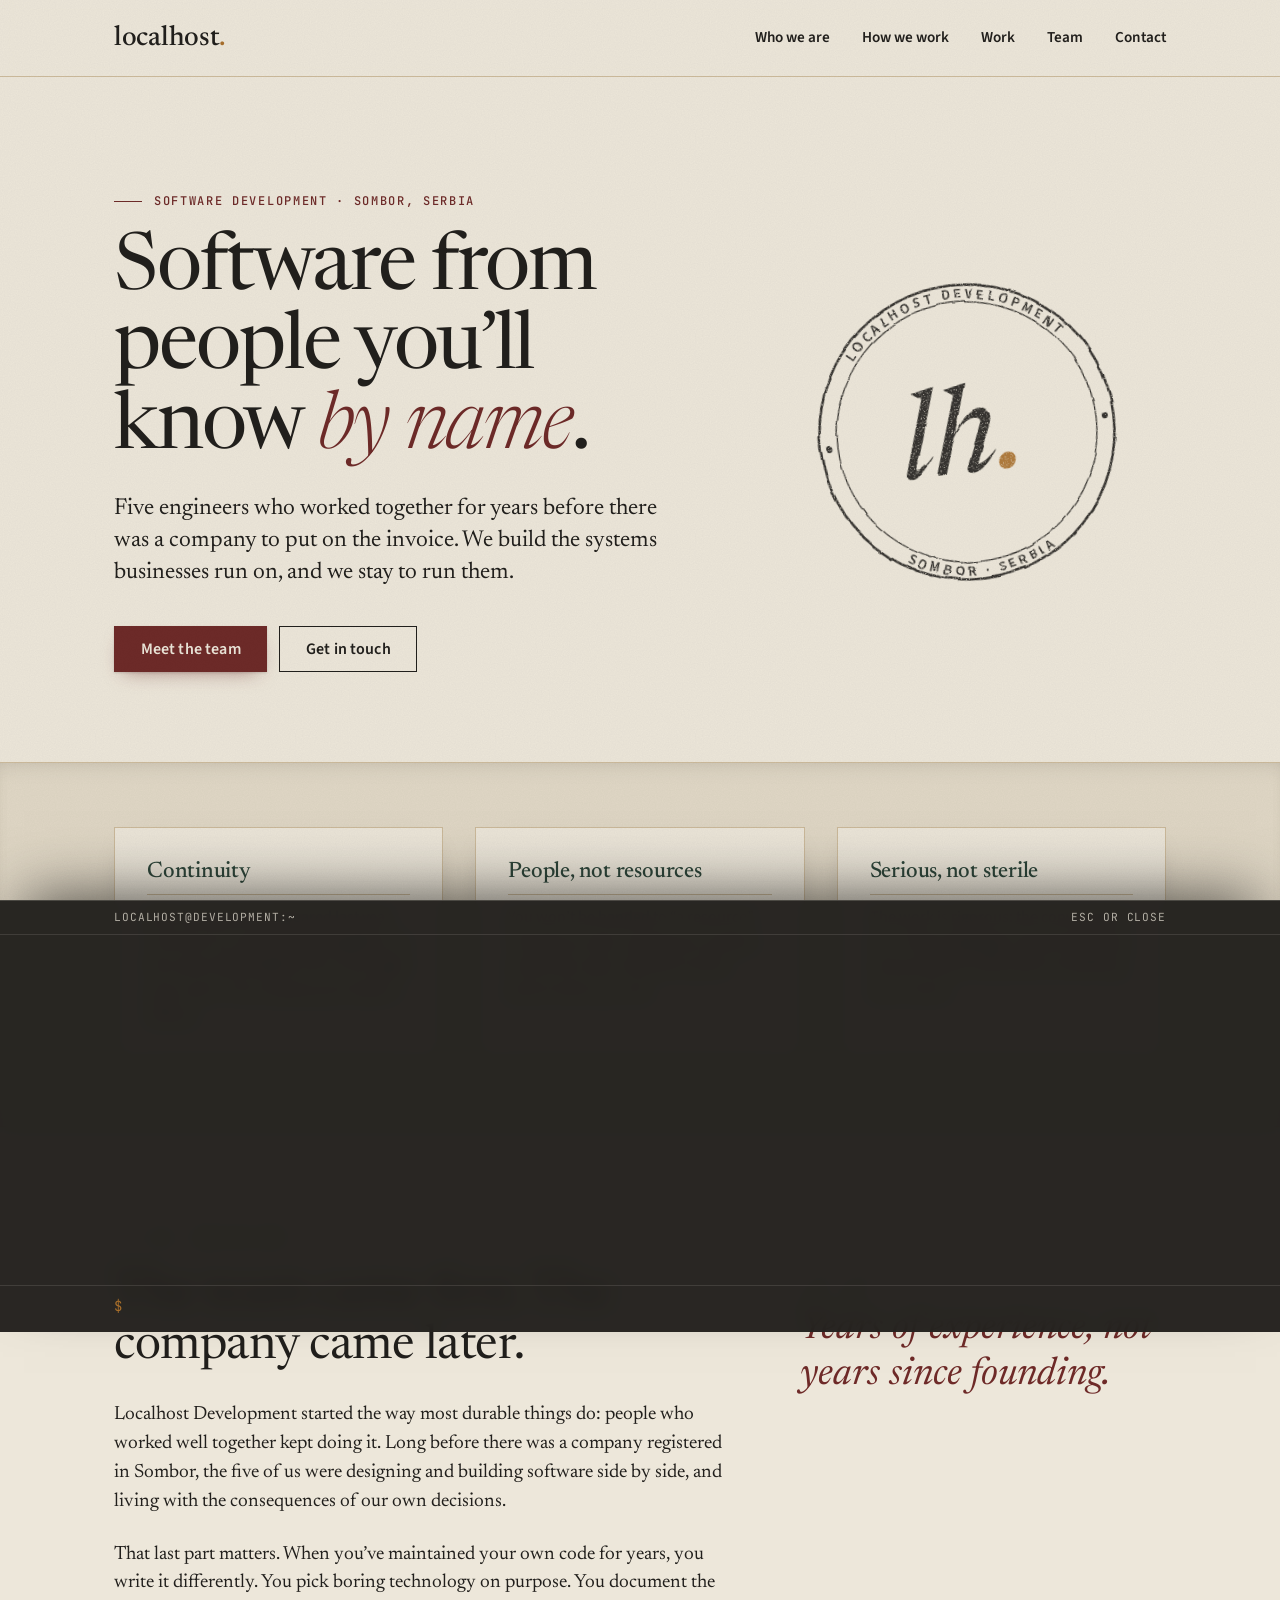
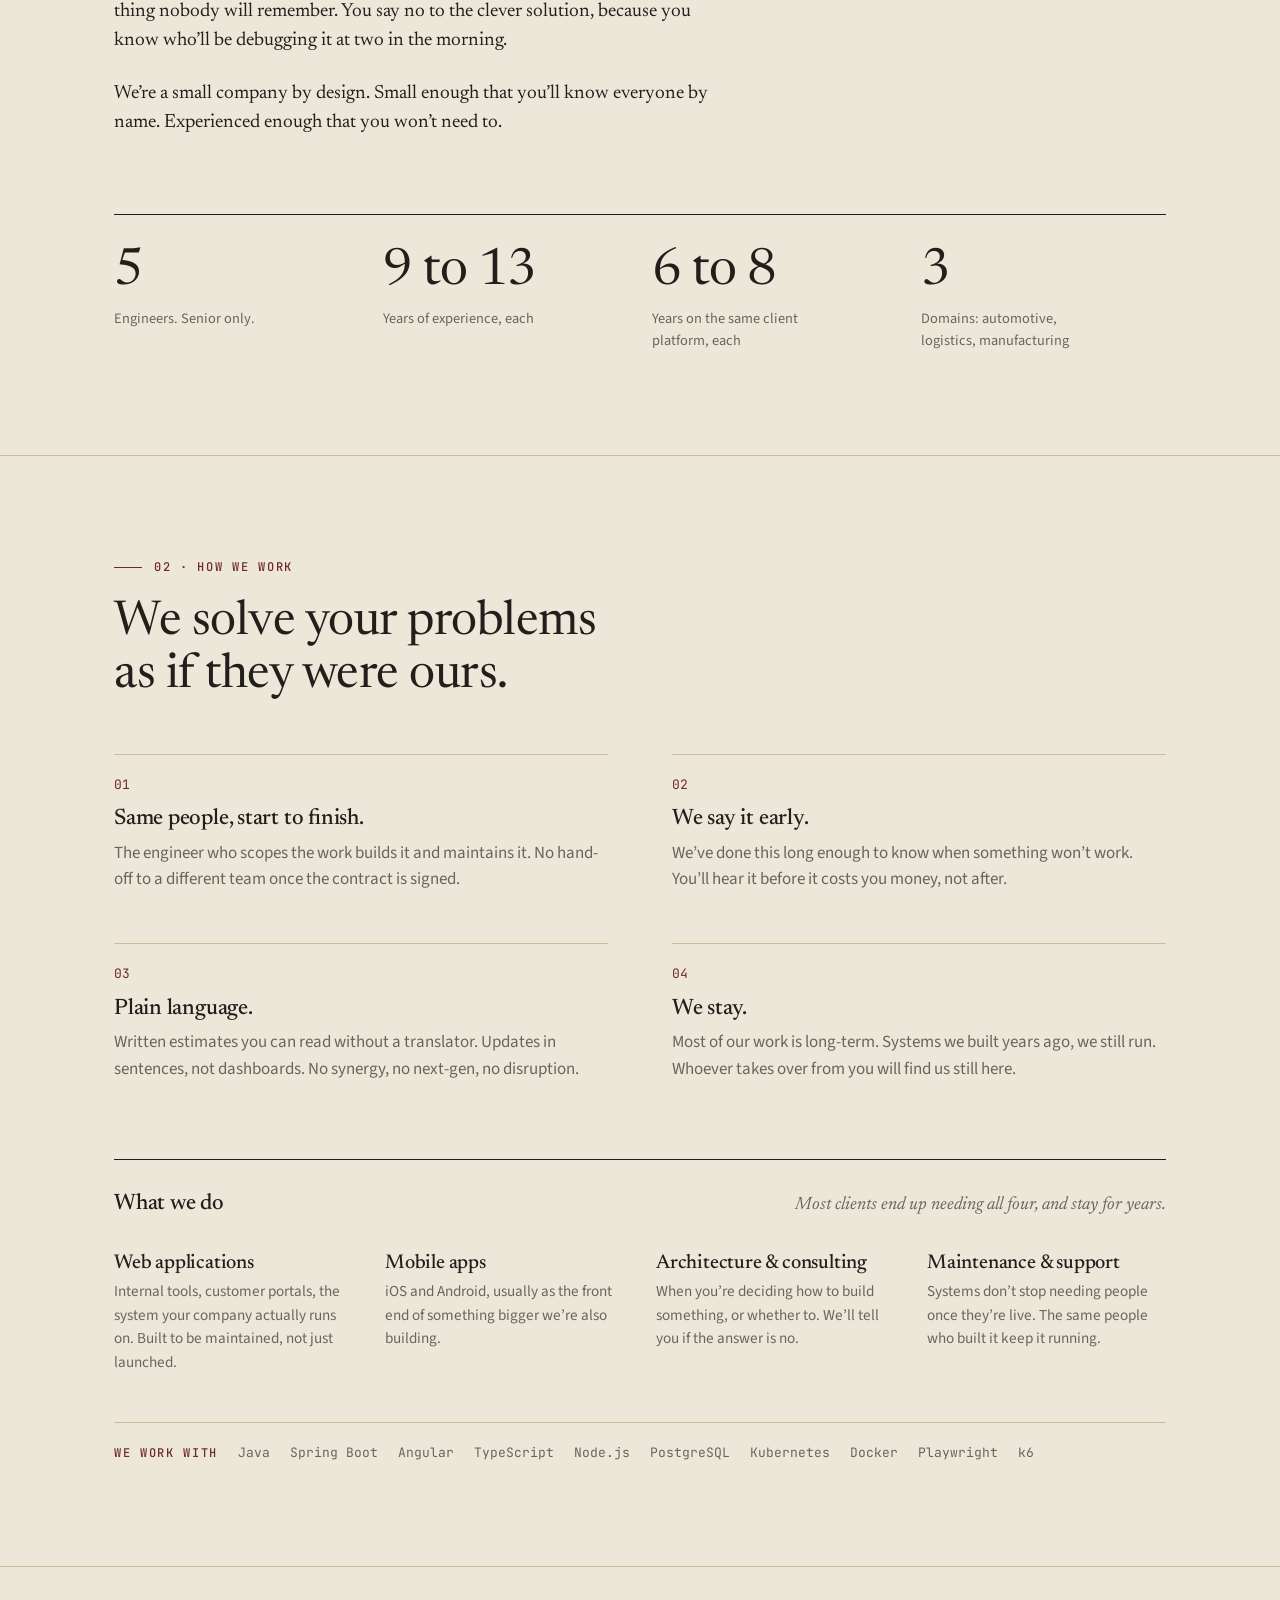
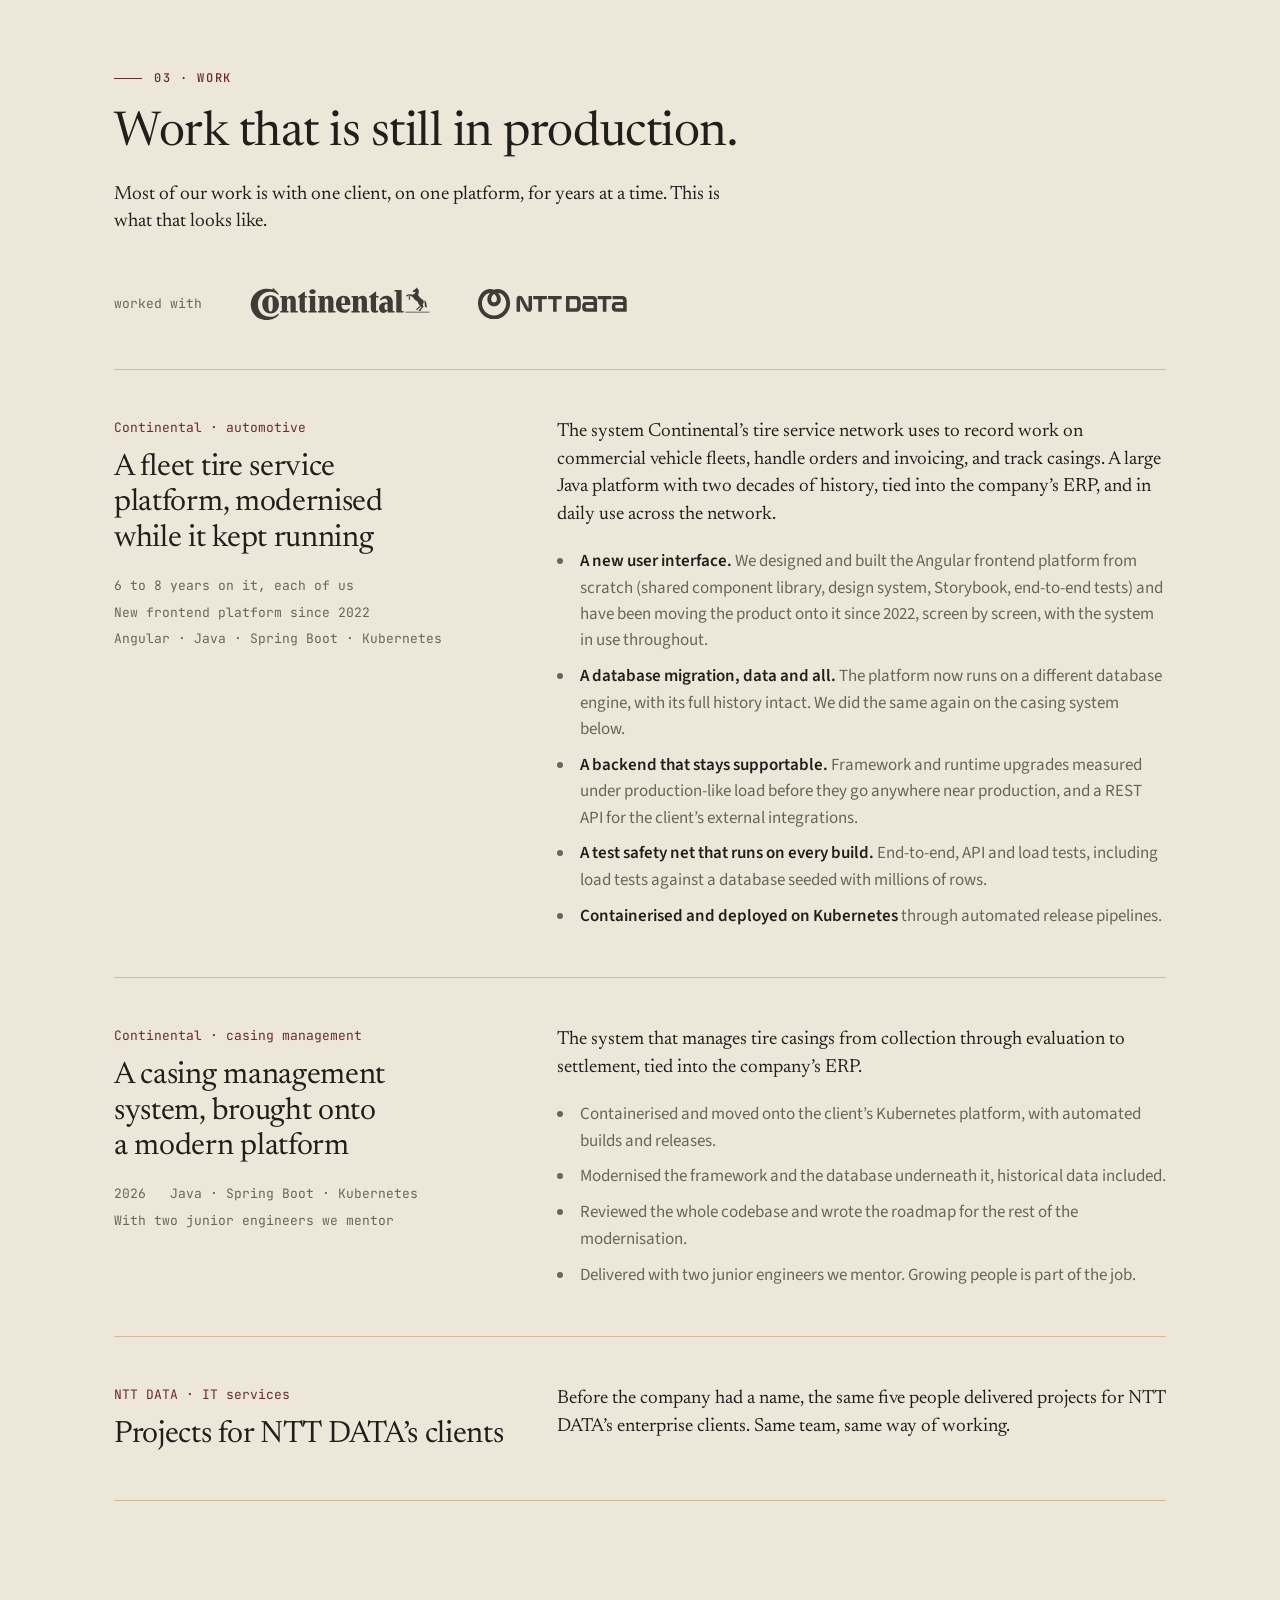
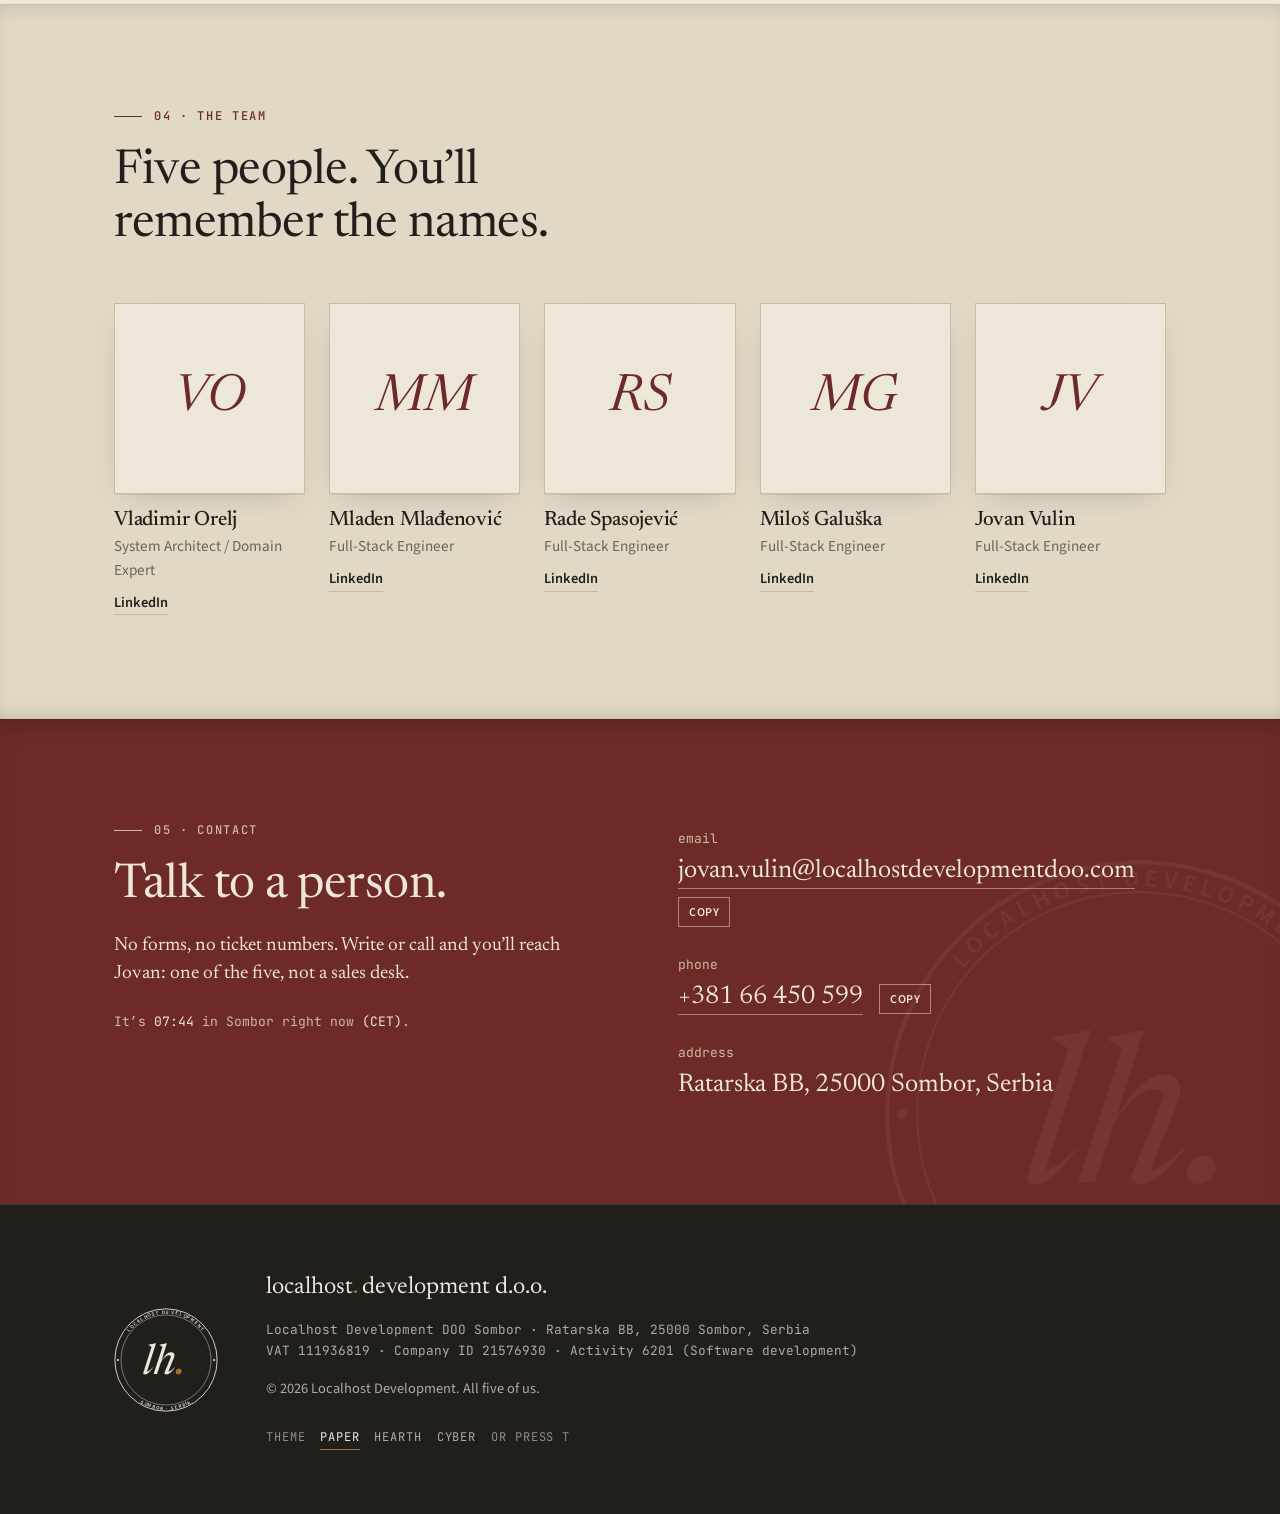
==== commit 3ff7cf7c: "Scoreboard panels above the controls and scrollable; neon rooftop signs in Eleanor Claude-Session: h" ====
--- a/index.html
+++ b/index.html
@@ -10,7 +10,7 @@
     <meta property="og:type" content="website">
     <meta property="og:url" content="https://localhostdevelopmentdoo.com/">
     <meta name="theme-color" content="#EDE7DA">
-    <meta name="asset-version" content="202609131604">
+    <meta name="asset-version" content="202609132143">
     <meta name="score-api" content="https://localhost-scores.jo1vulin.workers.dev/">
     <link rel="icon" type="image/svg+xml" href="favicon.svg?v=3">
     <link rel="icon" type="image/png" sizes="32x32" href="favicon-32.png?v=3">
@@ -18,7 +18,7 @@
     <link rel="preconnect" href="https://fonts.googleapis.com">
     <link rel="preconnect" href="https://fonts.gstatic.com" crossorigin>
     <link href="https://fonts.googleapis.com/css2?family=Newsreader:ital,opsz,wght@0,6..72,300..700;1,6..72,300..700&family=Source+Sans+3:ital,wght@0,400;0,600;1,400&family=JetBrains+Mono:wght@400;500&display=swap" rel="stylesheet">
-    <link rel="stylesheet" href="css/style.css?v=202609131604">
+    <link rel="stylesheet" href="css/style.css?v=202609132143">
     <script>
         document.documentElement.classList.add('js');
         try {
@@ -416,6 +416,6 @@
         </form>
     </div>
 
-    <script src="js/main.js?v=202609131604"></script>
+    <script src="js/main.js?v=202609132143"></script>
 </body>
 </html>
--- a/css/style.css
+++ b/css/style.css
@@ -1678,10 +1678,13 @@
 
 .battle-panel {
     position: absolute;
+    z-index: 5;
     left: 50%;
     top: 50%;
     transform: translate(-50%, -50%);
     width: min(92vw, 460px);
+    max-height: calc(100vh - 2rem);
+    overflow: auto;
     padding: 1.5rem 1.75rem 1.25rem;
     background: rgba(var(--footer-rgb), 0.94);
     color: var(--on-dark);
@@ -1943,8 +1946,13 @@
     user-select: none;
 }
 
+.battle-city.has-panel .battle-controls {
+    display: none;
+}
+
 .battle-controls {
     position: absolute;
+    z-index: 1;
     left: 0;
     right: 0;
     bottom: 0;
